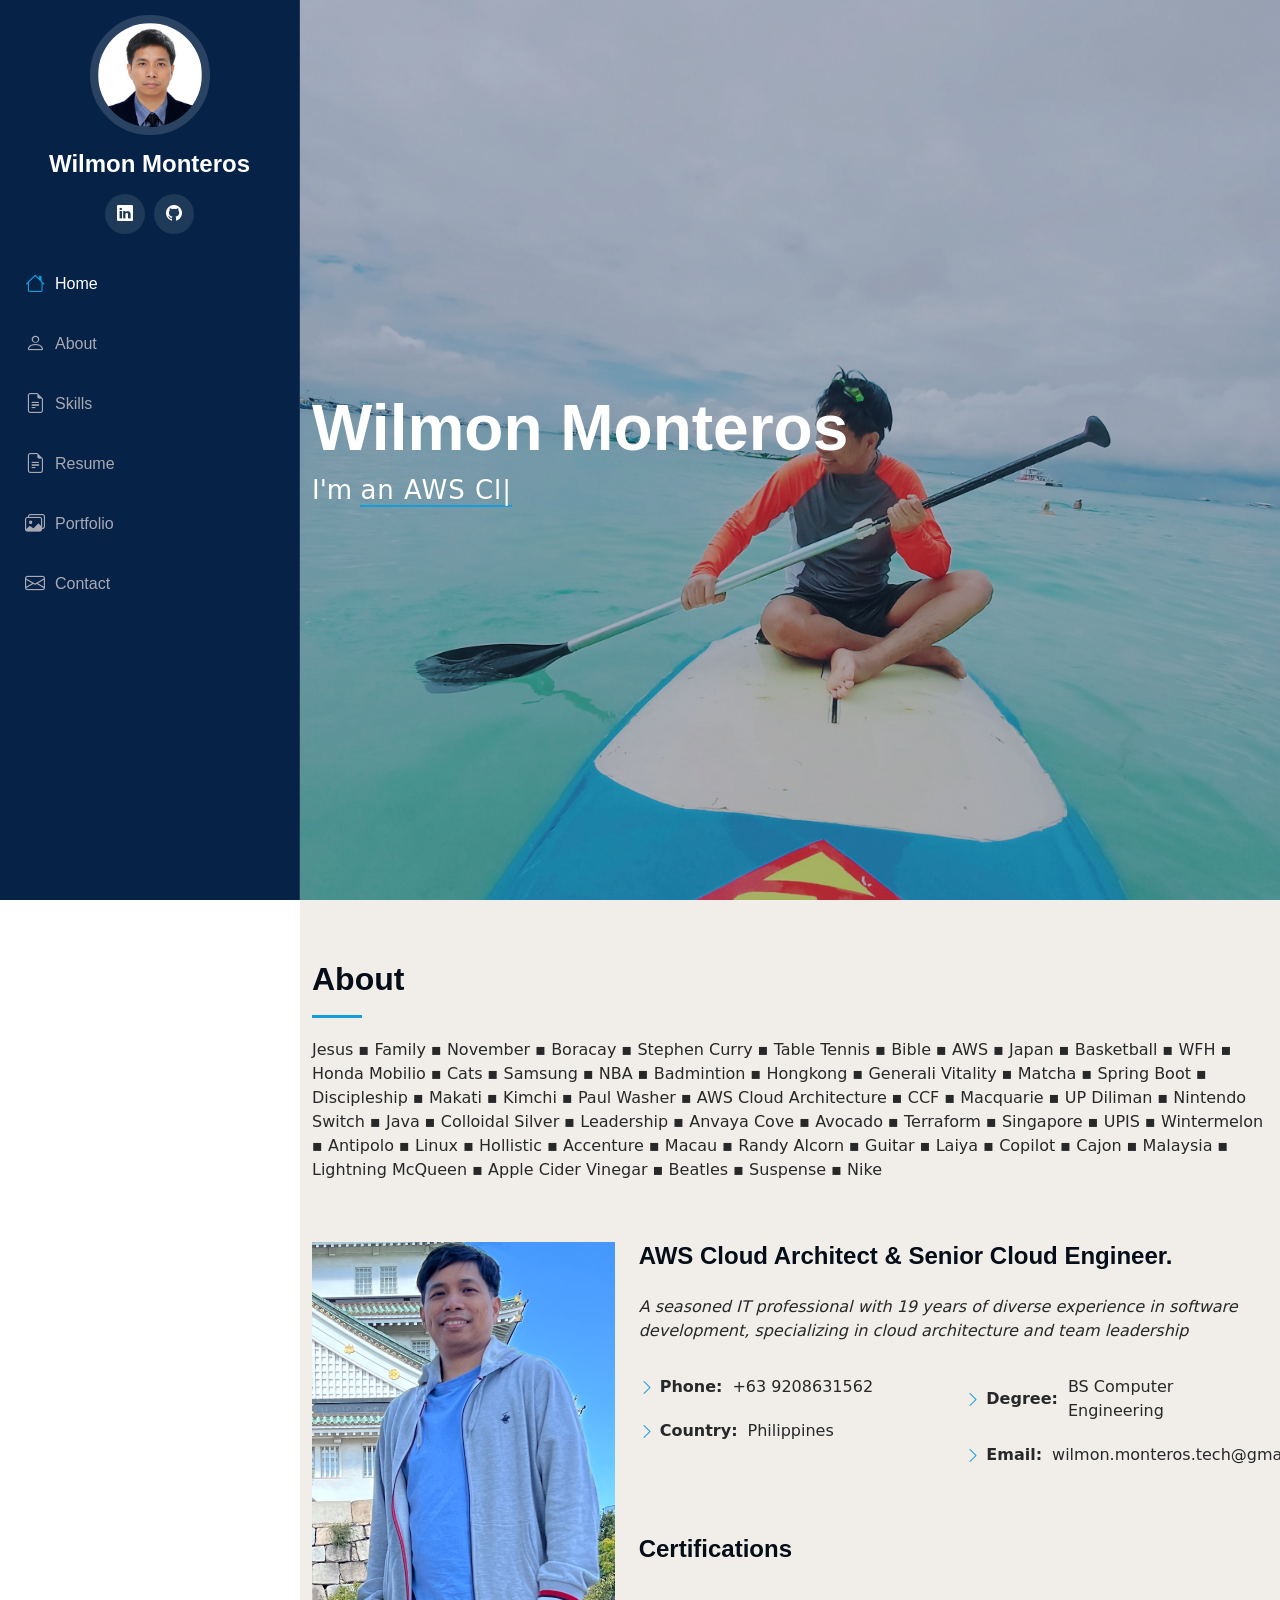
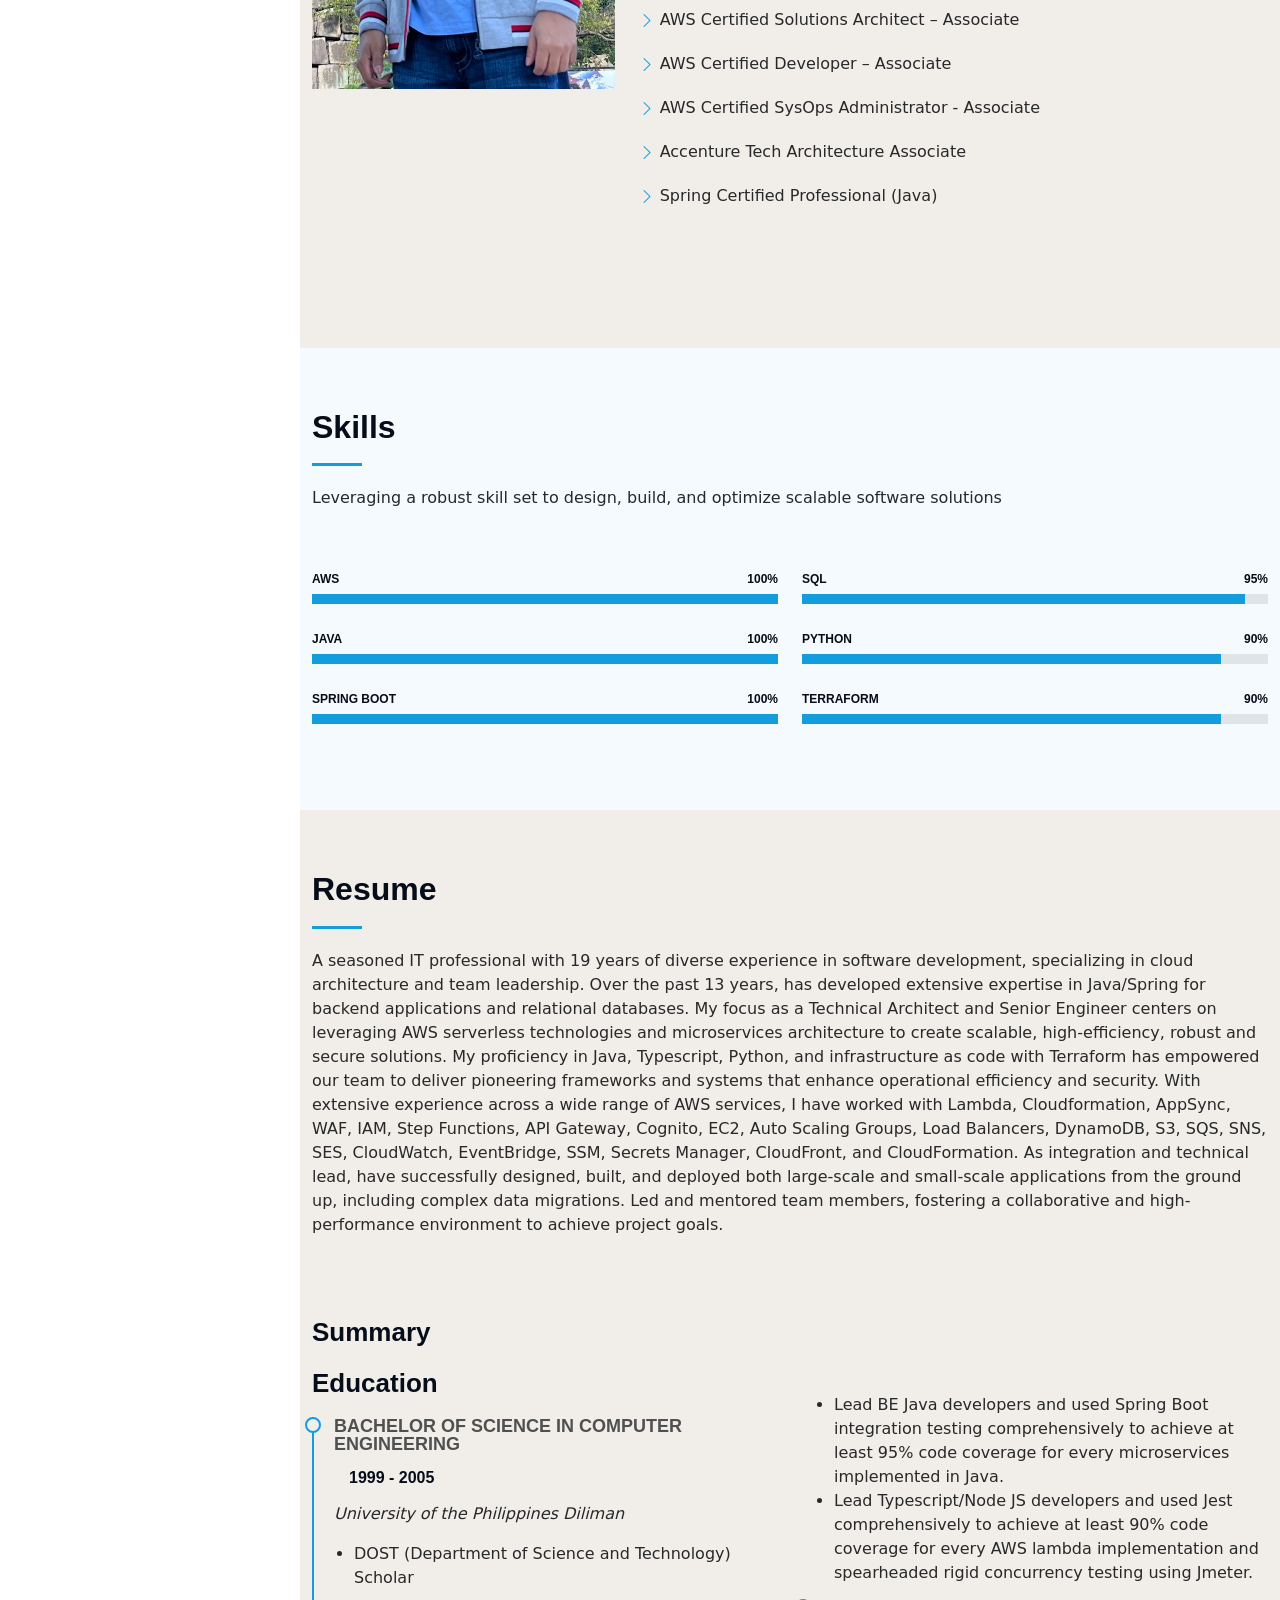
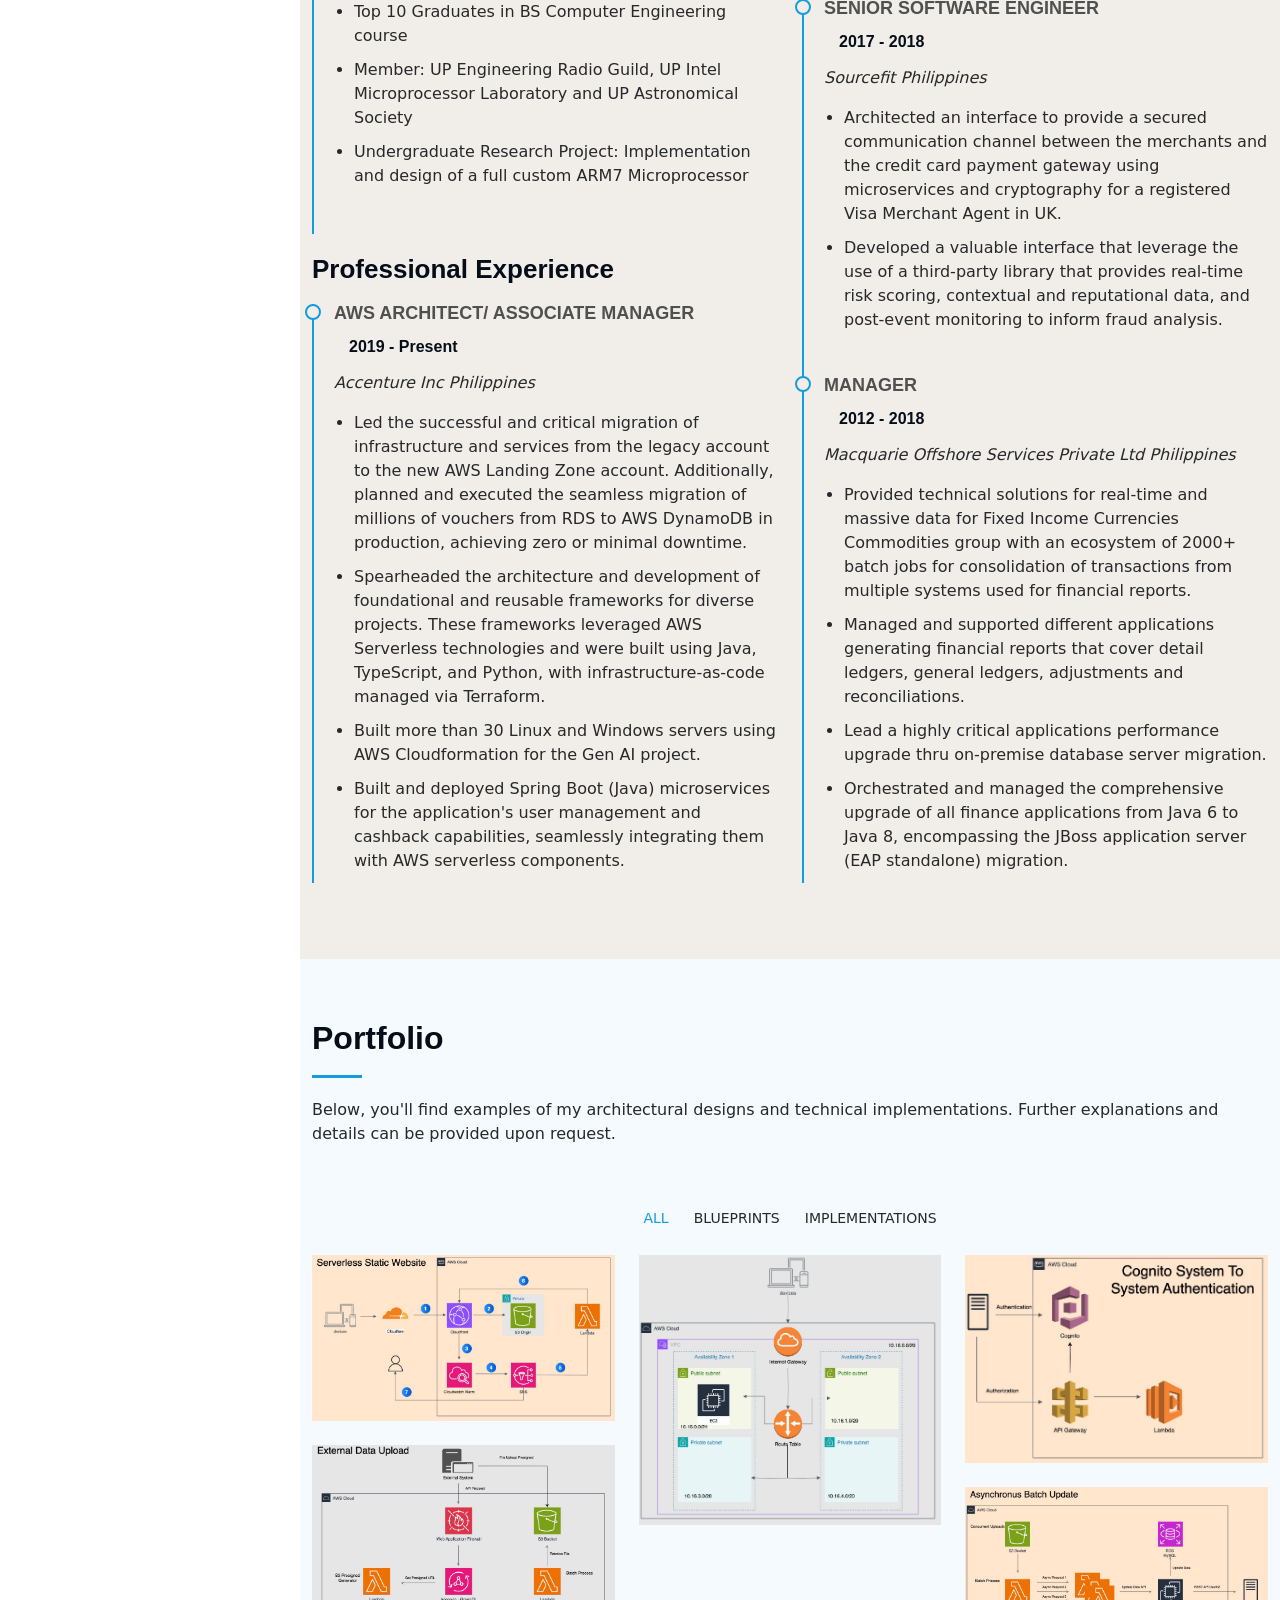
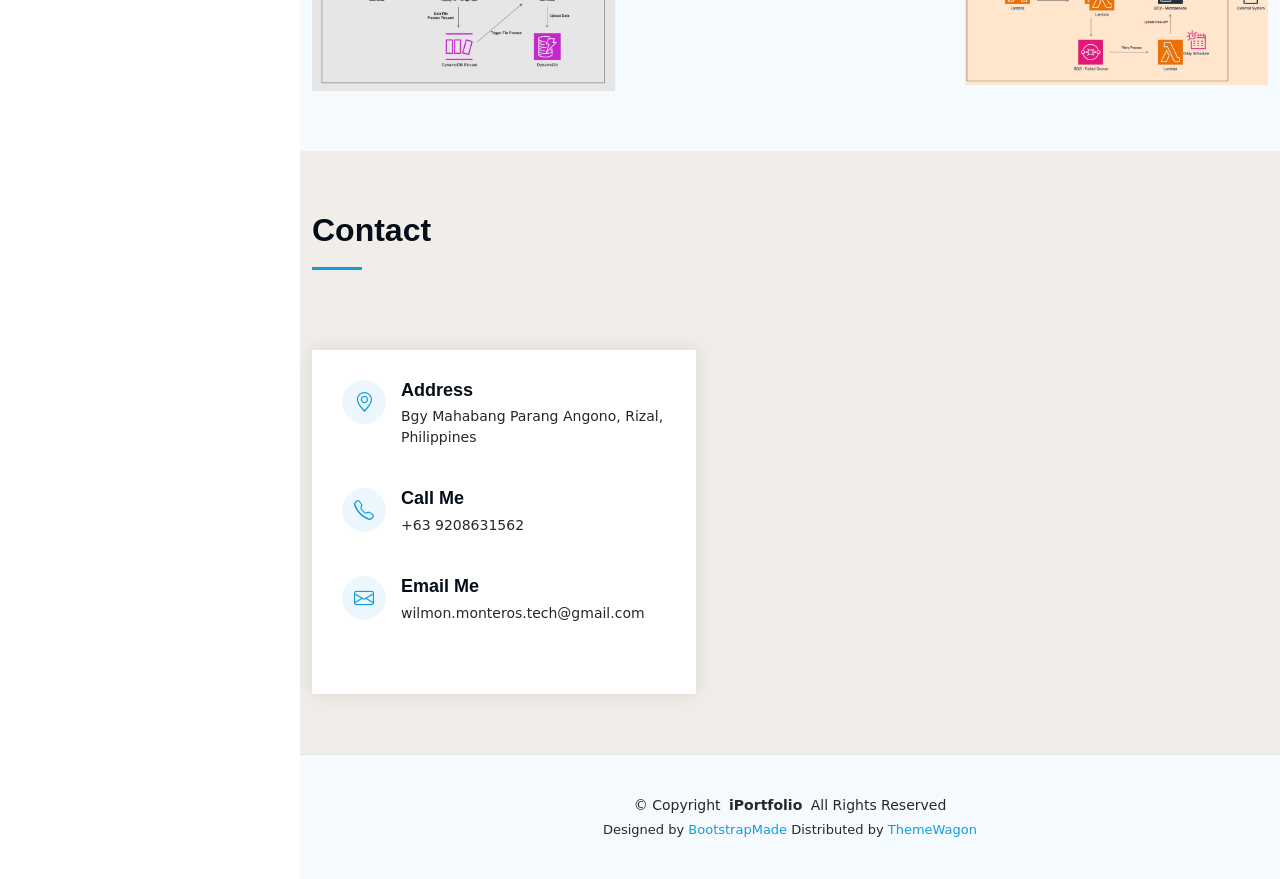
==== index.html @ a295ca49 "Add implems" ====
<!DOCTYPE html>
  <html lang="en">

  <head>
    <meta charset="utf-8">
    <meta content="width=device-width, initial-scale=1.0" name="viewport">
    <title>Beyond the Cloud with Wilmon</title>
    <meta content="" name="description">
    <meta content="" name="keywords">

    <!-- Favicons -->
    <link href="assets/img/favicon.png" rel="icon">
    <link href="assets/img/apple-touch-icon.png" rel="apple-touch-icon">

    <!-- Vendor CSS Files -->
    <link href="assets/vendor/bootstrap/css/bootstrap.min.css" rel="stylesheet">
    <link href="assets/vendor/bootstrap-icons/bootstrap-icons.css" rel="stylesheet">
    <link href="assets/vendor/aos/aos.css" rel="stylesheet">
    <link href="assets/vendor/glightbox/css/glightbox.min.css" rel="stylesheet">
    <link href="assets/vendor/swiper/swiper-bundle.min.css" rel="stylesheet">

    <!-- Main CSS File -->
    <link href="assets/css/main.css" rel="stylesheet">

    <!-- =======================================================
    * Template Name: iPortfolio
    * Template URL: https://bootstrapmade.com/iportfolio-bootstrap-portfolio-websites-template/
    * Updated: Jun 29 2024 with Bootstrap v5.3.3
    * Author: BootstrapMade.com
    * License: https://bootstrapmade.com/license/
    ======================================================== -->
  </head>

  <body class="index-page">

    <header id="header" class="header dark-background d-flex flex-column">
      <i class="header-toggle d-xl-none bi bi-list"></i>

      <div class="profile-img">
        <img src="assets/img/profile-pic-wilmontech.jpg" alt="" class="img-fluid rounded-circle">
      </div>

      <a href="index.html" class="logo d-flex align-items-center justify-content-center">
        <!-- Uncomment the line below if you also wish to use an image logo -->
        <!-- <img src="assets/img/logo.png" alt=""> -->
        <h1 class="sitename">Wilmon Monteros</h1>
      </a>

      <div class="social-links text-center">
        <a href="https://www.linkedin.com/in/wilmon-monteros-5b707a50/" class="linkedin"><i class="bi bi-linkedin"></i></a>
        <a href="https://wilmontech.github.io/portfolio/" class="github"><i class="bi bi-github"></i></a>
      </div>

      <nav id="navmenu" class="navmenu">
        <ul>
          <li><a href="#hero" class="active"><i class="bi bi-house navicon"></i>Home</a></li>
          <li><a href="#about"><i class="bi bi-person navicon"></i> About</a></li>
          <li><a href="#skills"><i class="bi bi-file-earmark-text navicon"></i> Skills</a></li>
          <li><a href="#resume"><i class="bi bi-file-earmark-text navicon"></i> Resume</a></li>
          <li><a href="#portfolio"><i class="bi bi-images navicon"></i> Portfolio</a></li>
          <li><a href="#contact"><i class="bi bi-envelope navicon"></i> Contact</a></li>
        </ul>
      </nav>

    </header>

    <main class="main">

      <!-- Hero Section -->
      <section id="hero" class="hero section dark-background">

        <img src="assets/img/hero-bg.jpg" alt="" data-aos="fade-in" class="">

        <div class="container" data-aos="fade-up" data-aos-delay="100">
          <h2>Wilmon Monteros</h2>
          <p>I'm <span class="typed" data-typed-items="an AWS Cloud Architect, an AWS Senior Cloud Engineer, a Technical Lead">Developer</span><span class="typed-cursor typed-cursor--blink" aria-hidden="true"></span><span class="typed-cursor typed-cursor--blink" aria-hidden="true"></span></p>
        </div>

      </section><!-- /Hero Section -->

      <!-- About Section -->
      <section id="about" class="about section medium-background">

        <!-- Section Title -->
        <div class="container section-title" data-aos="fade-up">
          <h2>About</h2>
          <p> Jesus ▪︎ Family ▪︎ November ▪︎ Boracay ▪︎ Stephen Curry ▪︎ Table Tennis ▪︎ Bible ▪︎ AWS ▪︎ Japan ▪︎ Basketball ▪︎ WFH ▪︎ Honda Mobilio ▪︎ Cats ▪︎ Samsung ▪︎ NBA ▪︎ Badmintion ▪︎ Hongkong ▪︎ Generali Vitality ▪︎ Matcha ▪︎ Spring Boot ▪︎ Discipleship ▪︎ Makati ▪︎ Kimchi ▪︎ Paul Washer ▪︎ AWS Cloud Architecture ▪︎ CCF ▪︎ Macquarie ▪︎ UP Diliman ▪︎ Nintendo Switch ▪︎ Java ▪︎ Colloidal Silver ▪︎ Leadership ▪︎ Anvaya Cove ▪︎ Avocado ▪︎ Terraform ▪︎ Singapore ▪︎ UPIS ▪︎ Wintermelon ▪︎ Antipolo ▪︎ Linux ▪︎ Hollistic ▪︎ Accenture ▪︎ Macau ▪︎ Randy Alcorn ▪︎ Guitar ▪︎ Laiya ▪︎ Copilot ▪︎ Cajon ▪︎ Malaysia ▪︎ Lightning McQueen ▪︎ Apple Cider Vinegar ▪︎ Beatles ▪︎ Suspense ▪︎ Nike</p>
        </div><!-- End Section Title -->

        <div class="container" data-aos="fade-up" data-aos-delay="100">

          <div class="row gy-4 justify-content-center">
            <div class="col-lg-4">
              <img src="assets/img/my-profile-img.jpg" class="img-fluid" alt="">
            </div>
            <div class="col-lg-8 content">
              <h2>AWS Cloud Architect &amp; Senior Cloud Engineer.</h2>
              <p class="fst-italic py-3">
                A seasoned IT professional with 19 years of diverse experience in software development, specializing
  in cloud architecture and team leadership
              </p>
              <div class="row">
                <div class="col-lg-6">
                  <ul>
                    <li><i class="bi bi-chevron-right"></i> <strong>Phone:</strong> <span>+63 9208631562</span></li>
                    <li><i class="bi bi-chevron-right"></i> <strong>Country:</strong> <span>Philippines</span></li>
                  </ul>
                </div>
                <div class="col-lg-6">
                  <ul>
                    <li><i class="bi bi-chevron-right"></i> <strong>Degree:</strong> <span>BS Computer Engineering</span></li>
                    <li><i class="bi bi-chevron-right"></i> <strong>Email:</strong> <span>wilmon.monteros.tech@gmail.com</span></li>
                  </ul>
                </div>
              </div>
              <br>
              <br>
              <h2>Certifications</h2>
              <p class="py-2">
                  <ul class="py-1">
                    <li><i class="bi bi-chevron-right"></i> AWS Certified Solutions Architect – Associate</li>
                    <li><i class="bi bi-chevron-right"></i> AWS Certified Developer – Associate</li>
                    <li><i class="bi bi-chevron-right"></i> AWS Certified SysOps Administrator - Associate</li>
                    <li><i class="bi bi-chevron-right"></i> Accenture Tech Architecture Associate</li>
                    <li><i class="bi bi-chevron-right"></i> Spring Certified Professional (Java)</li>
                  </ul>
                </div>
              </p>
            </div>
          </div>

        </div>

      </section><!-- /About Section -->

      <!-- Skills Section -->
      <section id="skills" class="skills section light-background">

        <!-- Section Title -->
        <div class="container section-title" data-aos="fade-up">
          <h2>Skills</h2>
          <p>Leveraging a robust skill set to design, build, and optimize scalable software solutions</p>
        </div><!-- End Section Title -->

        <div class="container" data-aos="fade-up" data-aos-delay="100">

          <div class="row skills-content skills-animation">

            <div class="col-lg-6">

              <div class="progress">
                <span class="skill"><span>AWS</span> <i class="val">100%</i></span>
                <div class="progress-bar-wrap">
                  <div class="progress-bar" role="progressbar" aria-valuenow="100" aria-valuemin="0" aria-valuemax="100"></div>
                </div>
              </div><!-- End Skills Item -->

              <div class="progress">
                <span class="skill"><span>Java</span> <i class="val">100%</i></span>
                <div class="progress-bar-wrap">
                  <div class="progress-bar" role="progressbar" aria-valuenow="100" aria-valuemin="0" aria-valuemax="100"></div>
                </div>
              </div><!-- End Skills Item -->

              <div class="progress">
                <span class="skill"><span>Spring Boot</span> <i class="val">100%</i></span>
                <div class="progress-bar-wrap">
                  <div class="progress-bar" role="progressbar" aria-valuenow="100" aria-valuemin="0" aria-valuemax="100"></div>
                </div>
              </div><!-- End Skills Item -->

            </div>

            <div class="col-lg-6">

              <div class="progress">
                <span class="skill"><span>SQL</span> <i class="val">95%</i></span>
                <div class="progress-bar-wrap">
                  <div class="progress-bar" role="progressbar" aria-valuenow="95" aria-valuemin="0" aria-valuemax="100"></div>
                </div>
              </div><!-- End Skills Item -->

              <div class="progress">
                <span class="skill"><span>Python</span> <i class="val">90%</i></span>
                <div class="progress-bar-wrap">
                  <div class="progress-bar" role="progressbar" aria-valuenow="90" aria-valuemin="0" aria-valuemax="100"></div>
                </div>
              </div><!-- End Skills Item -->

              <div class="progress">
                <span class="skill"><span>Terraform</span> <i class="val">90%</i></span>
                <div class="progress-bar-wrap">
                  <div class="progress-bar" role="progressbar" aria-valuenow="90" aria-valuemin="0" aria-valuemax="100"></div>
                </div>
              </div><!-- End Skills Item -->

            </div>

          </div>

        </div>

      </section><!-- /Skills Section -->

      <!-- Resume Section -->
      <section id="resume" class="resume section medium-background">

        <!-- Section Title -->
        <div class="container section-title" data-aos="fade-up">
          <h2>Resume</h2>
          <p>A seasoned IT professional with 19 years of diverse experience in software development, specializing
  in cloud architecture and team leadership. Over the past 13 years, has developed extensive expertise
  in Java/Spring for backend applications and relational databases. My focus as a Technical Architect and
  Senior Engineer centers on leveraging AWS serverless technologies and microservices architecture to
  create scalable, high-efficiency, robust and secure solutions. My proficiency in Java, Typescript,
  Python, and infrastructure as code with Terraform has empowered our team to deliver pioneering
  frameworks and systems that enhance operational efficiency and security. With extensive experience
  across a wide range of AWS services, I have worked with Lambda, Cloudformation, AppSync, WAF,
  IAM, Step Functions, API Gateway, Cognito, EC2, Auto Scaling Groups, Load Balancers, DynamoDB, S3,
  SQS, SNS, SES, CloudWatch, EventBridge, SSM, Secrets Manager, CloudFront, and CloudFormation. As
  integration and technical lead, have successfully designed, built, and deployed both large-scale and
  small-scale applications from the ground up, including complex data migrations. Led and mentored
  team members, fostering a collaborative and high-performance environment to achieve project goals.</p>
        </div><!-- End Section Title -->

        <div class="container">

          <div class="row">

            <div class="col-lg-6" data-aos="fade-up" data-aos-delay="100">
              <h3 class="resume-title">Summary</h3>
              <h3 class="resume-title">Education</h3>
              <div class="resume-item">
                <h4>Bachelor of Science in Computer Engineering</h4>
                <h5>1999 - 2005</h5>
                <p><em>University of the Philippines Diliman</em></p>
                <ul>
                  <li>DOST (Department of Science and Technology) Scholar</li>
                  <li>Top 10 Graduates in BS Computer Engineering course </li>
                  <li>Member: UP Engineering Radio Guild, UP Intel Microprocessor Laboratory and UP Astronomical Society</li>
                  <li>Undergraduate Research Project: Implementation and design of a full custom ARM7 Microprocessor</li>
                </ul>            </div><!-- Edn Resume Item -->

              <h3 class="resume-title">Professional Experience</h3>
              <div class="resume-item">
                <h4>AWS Architect/ Associate Manager</h4>
                <h5>2019 - Present</h5>
                <p><em>Accenture Inc Philippines</em></p>
                <ul>
                  <li>Led the successful and critical migration of infrastructure and services from the legacy account to the new AWS
  Landing Zone account. Additionally, planned and executed the seamless migration of millions of vouchers from RDS
  to AWS DynamoDB in production, achieving zero or minimal downtime.</li>
                  <li>Spearheaded the architecture and development of foundational and reusable frameworks for diverse projects. These frameworks leveraged AWS Serverless technologies and were built using Java, TypeScript, and Python, with infrastructure-as-code managed via Terraform. </li>
                  <li>Built more than 30 Linux and Windows servers using AWS Cloudformation for the Gen AI project.</li>
                  <li>Built and deployed Spring Boot (Java) microservices for the application's user management and cashback capabilities, seamlessly integrating them with AWS serverless components.</li>
                </ul>
              </div><!-- Edn Resume Item -->
            </div>

            <div class="col-lg-6" data-aos="fade-up" data-aos-delay="200">
              <br>
              <br>
              <br>
              <br>
                <ul>
                  <li>Lead BE Java developers and used Spring Boot integration testing comprehensively to achieve at least 95% code
  coverage for every microservices implemented in Java.</li>
                  <li>Lead Typescript/Node JS developers and used Jest comprehensively to achieve at least 90% code coverage for every
  AWS lambda implementation and spearheaded rigid concurrency testing using Jmeter. </li>
                </ul>
              <div class="resume-item">
                <h4>Senior Software Engineer</h4>
                <h5>2017 - 2018</h5>
                <p><em>Sourcefit Philippines</em></p>
                <ul>
                  <li>Architected an interface to provide a secured communication channel between the merchants and the credit card
  payment gateway using microservices and cryptography for a registered Visa Merchant Agent in UK.</li>
                  <li>Developed a valuable interface that leverage the use of a third-party library that provides real-time risk scoring,
  contextual and reputational data, and post-event monitoring to inform fraud analysis.</li>
                </ul>
              </div><!-- Edn Resume Item -->
              <div class="resume-item">
                <h4>Manager</h4>
                <h5>2012 - 2018</h5>
                <p><em>Macquarie Offshore Services Private Ltd Philippines</em></p>
                <ul>
                  <li>Provided technical solutions for real-time and massive data for Fixed Income Currencies Commodities group with
  an ecosystem of 2000+ batch jobs for consolidation of transactions from multiple systems used for financial reports.</li>
                  <li>Managed and supported different applications generating financial reports that cover detail ledgers, general
  ledgers, adjustments and reconciliations.</li>
                  <li>Lead a highly critical applications performance upgrade thru on-premise database server migration.</li>
                  <li>Orchestrated and managed the comprehensive upgrade of all finance applications from Java 6 to Java 8, encompassing the JBoss application server (EAP standalone) migration.</li>
                </ul>
              </div><!-- Edn Resume Item -->

            </div>

          </div>

        </div>

      </section><!-- /Resume Section -->

          <!-- Portfolio Section -->
    <section id="portfolio" class="portfolio section light-background">

      <!-- Section Title -->
      <div class="container section-title" data-aos="fade-up">
        <h2>Portfolio</h2>
        <p>Below, you'll find examples of my architectural designs and technical implementations. Further explanations and details can be provided upon request.</p>
      </div><!-- End Section Title -->

      <div class="container">

        <div class="isotope-layout" data-default-filter="*" data-layout="masonry" data-sort="original-order">

          <ul class="portfolio-filters isotope-filters" data-aos="fade-up" data-aos-delay="100">
            <li data-filter="*" class="filter-active">All</li>
            <li data-filter=".filter-app">Blueprints</li>
            <li data-filter=".filter-product">Implementations</li>
          </ul><!-- End Portfolio Filters -->

          <div class="row gy-4 isotope-container" data-aos="fade-up" data-aos-delay="200">

            <div class="col-lg-4 col-md-6 portfolio-item isotope-item filter-app">
              <div class="portfolio-content h-100">
                <img src="assets/img/portfolio/wilmontech-architcture-diagram.jpg" class="img-fluid" alt="">
                <div class="portfolio-info">
                  <a href="assets/img/portfolio/wilmontech-architcture-diagram.jpg" data-gallery="portfolio-gallery-app" class="glightbox preview-link"><i class="bi bi-zoom-in"></i></a>
                  <a href="portfolio-details.html" title="More Details" class="details-link"><i class="bi bi-link-45deg"></i></a>
                </div>
              </div>
            </div><!-- End Portfolio Item -->

            <div class="col-lg-4 col-md-6 portfolio-item isotope-item filter-product">
              <div class="portfolio-content h-100">
                <img src="assets/img/portfolio/vpc-with-nginx.jpg" class="img-fluid" alt="">
                <div class="portfolio-info">
                  <p>VPC with Nginx Server</p>
                  <a href="assets/img/portfolio/vpc-with-nginx.jpg" title="Product 1" data-gallery="portfolio-gallery-product" class="glightbox preview-link"><i class="bi bi-zoom-in"></i></a>
                  <a href="portfolio-details.html" title="More Details" class="details-link"><i class="bi bi-link-45deg"></i></a>
                </div>
              </div>
            </div><!-- End Portfolio Item -->

            <div class="col-lg-4 col-md-6 portfolio-item isotope-item filter-product">
              <div class="portfolio-content h-100">
                <img src="assets/img/portfolio/cognito-system-auth.jpg" class="img-fluid" alt="">
                <div class="portfolio-info">
                  <p>Cognito System to System Authentication</p>
                  <a href="assets/img/portfolio/cognito-system-auth.jpg" title="Product 2" data-gallery="portfolio-gallery-product" class="glightbox preview-link"><i class="bi bi-zoom-in"></i></a>
                  <a href="portfolio-details.html" title="More Details" class="details-link"><i class="bi bi-link-45deg"></i></a>
                </div>
              </div>
            </div><!-- End Portfolio Item -->

            <div class="col-lg-4 col-md-6 portfolio-item isotope-item filter-product">
              <div class="portfolio-content h-100">
                <img src="assets/img/portfolio/external-data-upload.jpg" class="img-fluid" alt="">
                <div class="portfolio-info">
                  <p>External Data Upload</p>
                  <a href="assets/img/portfolio/external-data-upload" title="Product 2" data-gallery="portfolio-gallery-product" class="glightbox preview-link"><i class="bi bi-zoom-in"></i></a>
                  <a href="portfolio-details.html" title="More Details" class="details-link"><i class="bi bi-link-45deg"></i></a>
                </div>
              </div>
            </div><!-- End Portfolio Item -->

            <div class="col-lg-4 col-md-6 portfolio-item isotope-item filter-product">
              <div class="portfolio-content h-100">
                <img src="assets/img/portfolio/AsyncBatchUpdate.jpg" class="img-fluid" alt="">
                <div class="portfolio-info">
                  <p>Asynchronous Batch Update</p>
                  <a href="assets/img/portfolio/AsyncBatchUpdate" title="Product 2" data-gallery="portfolio-gallery-product" class="glightbox preview-link"><i class="bi bi-zoom-in"></i></a>
                  <a href="portfolio-details.html" title="More Details" class="details-link"><i class="bi bi-link-45deg"></i></a>
                </div>
              </div>
            </div><!-- End Portfolio Item -->

          </div><!-- End Portfolio Container -->

        </div>

      </div>

    </section><!-- /Portfolio Section -->

      <!-- Contact Section -->
      <section id="contact" class="contact section medium-background">

        <!-- Section Title -->
        <div class="container section-title" data-aos="fade-up">
          <h2>Contact</h2>
        </div><!-- End Section Title -->

        <div class="container" data-aos="fade-up" data-aos-delay="100">

          <div class="row gy-4">

            <div class="col-lg-5">

              <div class="info-wrap">
                <div class="info-item d-flex" data-aos="fade-up" data-aos-delay="200">
                  <i class="bi bi-geo-alt flex-shrink-0"></i>
                  <div>
                    <h3>Address</h3>
                    <p>Bgy Mahabang Parang Angono, Rizal, Philippines</p>
                  </div>
                </div><!-- End Info Item -->

                <div class="info-item d-flex" data-aos="fade-up" data-aos-delay="300">
                  <i class="bi bi-telephone flex-shrink-0"></i>
                  <div>
                    <h3>Call Me</h3>
                    <p>+63 9208631562</p>
                  </div>
                </div><!-- End Info Item -->

                <div class="info-item d-flex" data-aos="fade-up" data-aos-delay="400">
                  <i class="bi bi-envelope flex-shrink-0"></i>
                  <div>
                    <h3>Email Me</h3>
                    <p>wilmon.monteros.tech@gmail.com</p>
                  </div>
                </div><!-- End Info Item -->
              </div>
            </div>
          </div>

        </div>

      </section><!-- /Contact Section -->

    </main>

    <footer id="footer" class="footer position-relative light-background">

      <div class="container">
        <div class="copyright text-center ">
          <p>© <span>Copyright</span> <strong class="px-1 sitename">iPortfolio</strong> <span>All Rights Reserved</span></p>
        </div>
        <div class="credits">
          <!-- All the links in the footer should remain intact. -->
          <!-- You can delete the links only if you've purchased the pro version. -->
          <!-- Licensing information: https://bootstrapmade.com/license/ -->
          <!-- Purchase the pro version with working PHP/AJAX contact form: [buy-url] -->
          Designed by <a href="https://bootstrapmade.com/">BootstrapMade</a> Distributed by <a href="https://themewagon.com">ThemeWagon</a>
        </div>
      </div>

    </footer>

    <!-- Scroll Top -->
    <a href="#" id="scroll-top" class="scroll-top d-flex align-items-center justify-content-center"><i class="bi bi-arrow-up-short"></i></a>

    <!-- Preloader -->
    <div id="preloader"></div>

    <!-- Vendor JS Files -->
    <script src="assets/vendor/bootstrap/js/bootstrap.bundle.min.js"></script>
    <script src="assets/vendor/php-email-form/validate.js"></script>
    <script src="assets/vendor/aos/aos.js"></script>
    <script src="assets/vendor/typed.js/typed.umd.js"></script>
    <script src="assets/vendor/purecounter/purecounter_vanilla.js"></script>
    <script src="assets/vendor/waypoints/noframework.waypoints.js"></script>
    <script src="assets/vendor/glightbox/js/glightbox.min.js"></script>
    <script src="assets/vendor/imagesloaded/imagesloaded.pkgd.min.js"></script>
    <script src="assets/vendor/isotope-layout/isotope.pkgd.min.js"></script>
    <script src="assets/vendor/swiper/swiper-bundle.min.js"></script>

    <!-- Main JS File -->
    <script src="assets/js/main.js"></script>

  </body>

  </html>
---- assets/css/main.css ----
/**
* Template Name: iPortfolio
* Template URL: https://bootstrapmade.com/iportfolio-bootstrap-portfolio-websites-template/
* Updated: Jun 29 2024 with Bootstrap v5.3.3
* Author: BootstrapMade.com
* License: https://bootstrapmade.com/license/
*/

/*--------------------------------------------------------------
# Font & Color Variables
# Help: https://bootstrapmade.com/color-system/
--------------------------------------------------------------*/
/* Fonts */
:root {
  --default-font: "Roboto",  system-ui, -apple-system, "Segoe UI", Roboto, "Helvetica Neue", Arial, "Noto Sans", "Liberation Sans", sans-serif, "Apple Color Emoji", "Segoe UI Emoji", "Segoe UI Symbol", "Noto Color Emoji";
  --heading-font: "Raleway",  sans-serif;
  --nav-font: "Poppins",  sans-serif;
}

/* Global Colors - The following color variables are used throughout the website. Updating them here will change the color scheme of the entire website */
:root { 
  --background-color: #ffffff; /* Background color for the entire website, including individual sections */
  --default-color: #272829; /* Default color used for the majority of the text content across the entire website */
  --heading-color: #050d18; /* Color for headings, subheadings and title throughout the website */
  --accent-color: #149ddd; /* Accent color that represents your brand on the website. It's used for buttons, links, and other elements that need to stand out */
  --surface-color: #ffffff; /* The surface color is used as a background of boxed elements within sections, such as cards, icon boxes, or other elements that require a visual separation from the global background. */
  --contrast-color: #ffffff; /* Contrast color for text, ensuring readability against backgrounds of accent, heading, or default colors. */
}

/* Nav Menu Colors - The following color variables are used specifically for the navigation menu. They are separate from the global colors to allow for more customization options */
:root {
  --nav-color: #a8a9b4;  /* The default color of the main navmenu links */
  --nav-hover-color: #ffffff; /* Applied to main navmenu links when they are hovered over or active */
  --nav-mobile-background-color: #040b14; /* Used as the background color for mobile navigation menu */
  --nav-dropdown-background-color: #040b14; /* Used as the background color for dropdown items that appear when hovering over primary navigation items */
  --nav-dropdown-color: #a8a9b4; /* Used for navigation links of the dropdown items in the navigation menu. */
  --nav-dropdown-hover-color: #ffffff; /* Similar to --nav-hover-color, this color is applied to dropdown navigation links when they are hovered over. */
}

/* Color Presets - These classes override global colors when applied to any section or element, providing reuse of the sam color scheme. */

.light-background {
  --background-color: #f4fafd;
  --surface-color: #ffffff;
}

.medium-background {
  --background-color: #f1eeea;
  --surface-color: #ffffff;
}

.dark-background {
  /* --background-color: #040b14; */
  --background-color: #062246;
  --default-color: #ffffff;
  --heading-color: #ffffff;
  --surface-color: #151f2b;
  --contrast-color: #ffffff;
}

/* Smooth scroll */
:root {
  scroll-behavior: smooth;
}

/*--------------------------------------------------------------
# General Styling & Shared Classes
--------------------------------------------------------------*/
body {
  color: var(--default-color);
  background-color: var(--background-color);
  font-family: var(--default-font);
}

a {
  color: var(--accent-color);
  text-decoration: none;
  transition: 0.3s;
}

a:hover {
  color: color-mix(in srgb, var(--accent-color), transparent 25%);
  text-decoration: none;
}

h1,
h2,
h3,
h4,
h5,
h6 {
  color: var(--heading-color);
  font-family: var(--heading-font);
}

/* PHP Email Form Messages
------------------------------*/
.php-email-form .error-message {
  display: none;
  background: #df1529;
  color: #ffffff;
  text-align: left;
  padding: 15px;
  margin-bottom: 24px;
  font-weight: 600;
}

.php-email-form .sent-message {
  display: none;
  color: #ffffff;
  background: #059652;
  text-align: center;
  padding: 15px;
  margin-bottom: 24px;
  font-weight: 600;
}

.php-email-form .loading {
  display: none;
  background: var(--surface-color);
  text-align: center;
  padding: 15px;
  margin-bottom: 24px;
}

.php-email-form .loading:before {
  content: "";
  display: inline-block;
  border-radius: 50%;
  width: 24px;
  height: 24px;
  margin: 0 10px -6px 0;
  border: 3px solid var(--accent-color);
  border-top-color: var(--surface-color);
  animation: php-email-form-loading 1s linear infinite;
}

@keyframes php-email-form-loading {
  0% {
    transform: rotate(0deg);
  }

  100% {
    transform: rotate(360deg);
  }
}

/*--------------------------------------------------------------
# Global Header
--------------------------------------------------------------*/
.header {
  color: var(--default-color);
  background-color: var(--background-color);
  position: fixed;
  top: 0;
  left: 0;
  bottom: 0;
  padding: 0 15px;
  width: 300px;
  transition: all ease-in-out 0.3s;
  overflow-y: auto;
  z-index: 997;
  border-right: 1px solid color-mix(in srgb, var(--default-color), transparent 90%);
}

.header .profile-img img {
  margin: 15px auto;
  display: block;
  width: 120px;
  border: 8px solid color-mix(in srgb, var(--default-color), transparent 85%);
}

.header .logo {
  line-height: 1;
  margin-bottom: 15px;
}

.header .logo img {
  max-height: 32px;
  margin-right: 8px;
}

.header .logo h1 {
  font-size: 24px;
  margin: 0;
  font-weight: 700;
  color: var(--heading-color);
}

.header .social-links {
  margin: 0 0 20px 0;
}

.header .social-links a {
  font-size: 16px;
  display: inline-flex;
  align-items: center;
  justify-content: center;
  background: color-mix(in srgb, var(--default-color), transparent 90%);
  color: var(--default-color);
  margin: 0 2px;
  border-radius: 50%;
  text-align: center;
  width: 40px;
  height: 40px;
  transition: 0.3s;
}

.header .social-links a:hover {
  color: var(--contrast-color);
  background: var(--accent-color);
}

@media (min-width: 1200px) {

  .header~main,
  .header~#footer {
    margin-left: 300px;
  }
}

@media (max-width: 1199px) {
  .header {
    left: -100%;
  }
}

.header.header-show {
  left: 0;
}

.header .header-toggle {
  color: var(--contrast-color);
  background-color: var(--accent-color);
  font-size: 22px;
  display: flex;
  align-items: center;
  justify-content: center;
  width: 40px;
  height: 40px;
  border-radius: 50%;
  cursor: pointer;
  position: fixed;
  top: 15px;
  right: 15px;
  z-index: 9999;
  transition: background-color 0.3s;
}

.header .header-toggle:hover {
  color: var(--contrast-color);
  background-color: color-mix(in srgb, var(--accent-color) 90%, white 15%);
}

/*--------------------------------------------------------------
# Navigation Menu
--------------------------------------------------------------*/
.mobile-nav-toggle {
  display: none;
}

.navmenu {
  padding: 0;
  z-index: 9997;
}

.navmenu ul {
  list-style: none;
  padding: 0 0 20px 0;
  margin: 0;
}

.navmenu a,
.navmenu a:focus {
  color: var(--nav-color);
  padding: 15px 10px;
  font-family: var(--nav-font);
  font-size: 16px;
  font-weight: 400;
  display: flex;
  align-items: center;
  white-space: nowrap;
  transition: 0.3s;
  width: 100%;
}

.navmenu a .navicon,
.navmenu a:focus .navicon {
  font-size: 20px;
  margin-right: 10px;
}

.navmenu a .toggle-dropdown,
.navmenu a:focus .toggle-dropdown {
  font-size: 12px;
  line-height: 0;
  margin-left: auto;
  width: 30px;
  height: 30px;
  display: flex;
  align-items: center;
  justify-content: center;
  border-radius: 50%;
  transition: 0.3s;
  flex-shrink: 0;
  background-color: color-mix(in srgb, var(--accent-color), transparent 90%);
}

.navmenu a .toggle-dropdown:hover,
.navmenu a:focus .toggle-dropdown:hover {
  background-color: var(--accent-color);
  color: var(--contrast-color);
}

.navmenu a:hover,
.navmenu .active,
.navmenu .active:focus {
  color: var(--nav-hover-color);
}

.navmenu a:hover .navicon,
.navmenu .active .navicon,
.navmenu .active:focus .navicon {
  color: var(--accent-color);
}

.navmenu .active .toggle-dropdown,
.navmenu .active:focus .toggle-dropdown {
  background-color: var(--accent-color);
  color: var(--contrast-color);
  transform: rotate(180deg);
}

.navmenu .dropdown {
  display: block;
}

.navmenu .dropdown a,
.navmenu .dropdown a:focus {
  color: --nav-dropdown-color;
}

.navmenu .dropdown a:hover,
.navmenu .dropdown .active,
.navmenu .dropdown .active:focus {
  color: var(--nav-dropdown-hover-color);
}

.navmenu .dropdown ul {
  position: static;
  display: none;
  z-index: 99;
  padding: 5px 10px;
  margin: 5px 10px;
  background-color: var(--nav-dropdown-background-color);
  border: 1px solid color-mix(in srgb, var(--default-color), transparent 90%);
  box-shadow: none;
  transition: all 0.5s ease-in-out;
}

.navmenu .dropdown ul ul {
  background-color: rgba(33, 37, 41, 0.1);
}

.navmenu .dropdown>.dropdown-active {
  display: block;
  background-color: rgba(33, 37, 41, 0.03);
}

/*--------------------------------------------------------------
# Global Footer
--------------------------------------------------------------*/
.footer {
  color: var(--default-color);
  background-color: var(--background-color);
  font-size: 14px;
  padding: 40px 0;
  position: relative;
  border-top: 1px solid color-mix(in srgb, var(--default-color), transparent 90%);
}

.footer .copyright p {
  margin-bottom: 0;
}

.footer .credits {
  margin-top: 4px;
  font-size: 13px;
  text-align: center;
}

/*--------------------------------------------------------------
# Preloader
--------------------------------------------------------------*/
#preloader {
  position: fixed;
  inset: 0;
  z-index: 999999;
  overflow: hidden;
  background: var(--background-color);
  transition: all 0.6s ease-out;
}

#preloader:before {
  content: "";
  position: fixed;
  top: calc(50% - 30px);
  left: calc(50% - 30px);
  border: 6px solid #ffffff;
  border-color: var(--accent-color) transparent var(--accent-color) transparent;
  border-radius: 50%;
  width: 60px;
  height: 60px;
  animation: animate-preloader 1.5s linear infinite;
}

@keyframes animate-preloader {
  0% {
    transform: rotate(0deg);
  }

  100% {
    transform: rotate(360deg);
  }
}

/*--------------------------------------------------------------
# Scroll Top Button
--------------------------------------------------------------*/
.scroll-top {
  position: fixed;
  visibility: hidden;
  opacity: 0;
  right: 15px;
  bottom: -15px;
  z-index: 99999;
  background-color: var(--accent-color);
  width: 44px;
  height: 44px;
  border-radius: 50px;
  transition: all 0.4s;
}

.scroll-top i {
  font-size: 24px;
  color: var(--contrast-color);
  line-height: 0;
}

.scroll-top:hover {
  background-color: color-mix(in srgb, var(--accent-color), transparent 20%);
  color: var(--contrast-color);
}

.scroll-top.active {
  visibility: visible;
  opacity: 1;
  bottom: 15px;
}

/*--------------------------------------------------------------
# Disable aos animation delay on mobile devices
--------------------------------------------------------------*/
@media screen and (max-width: 768px) {
  [data-aos-delay] {
    transition-delay: 0 !important;
  }
}

/*--------------------------------------------------------------
# Global Page Titles & Breadcrumbs
--------------------------------------------------------------*/
.page-title {
  color: var(--default-color);
  background-color: var(--background-color);
  padding: 25px 0;
  position: relative;
}

.page-title h1 {
  font-size: 24px;
  font-weight: 700;
}

.page-title .breadcrumbs ol {
  display: flex;
  flex-wrap: wrap;
  list-style: none;
  padding: 0;
  margin: 0;
  font-size: 14px;
  font-weight: 400;
}

.page-title .breadcrumbs ol li+li {
  padding-left: 10px;
}

.page-title .breadcrumbs ol li+li::before {
  content: "/";
  display: inline-block;
  padding-right: 10px;
  color: color-mix(in srgb, var(--default-color), transparent 70%);
}

/*--------------------------------------------------------------
# Global Sections
--------------------------------------------------------------*/
section,
.section {
  color: var(--default-color);
  background-color: var(--background-color);
  padding: 60px 0;
  overflow: clip;
}

/*--------------------------------------------------------------
# Global Section Titles
--------------------------------------------------------------*/
.section-title {
  padding-bottom: 60px;
  position: relative;
}

.section-title h2 {
  font-size: 32px;
  font-weight: 700;
  margin-bottom: 20px;
  padding-bottom: 20px;
  position: relative;
}

.section-title h2:after {
  content: "";
  position: absolute;
  display: block;
  width: 50px;
  height: 3px;
  background: var(--accent-color);
  left: 0;
  bottom: 0;
}

.section-title p {
  margin-bottom: 0;
}

/*--------------------------------------------------------------
# Hero Section
--------------------------------------------------------------*/
.hero {
  width: 100%;
  min-height: 100vh;
  position: relative;
  padding: 80px 0;
  display: flex;
  align-items: center;
  justify-content: center;
}

.hero img {
  position: absolute;
  inset: 0;
  display: block;
  width: 100%;
  height: 100%;
  object-fit: cover;
  z-index: 1;
}

.hero:before {
  content: "";
  background: color-mix(in srgb, var(--background-color), transparent 70%);
  position: absolute;
  inset: 0;
  z-index: 2;
}

.hero .container {
  position: relative;
  z-index: 3;
}

.hero h2 {
  margin: 0;
  font-size: 64px;
  font-weight: 700;
}

.hero p {
  margin: 5px 0 0 0;
  font-size: 26px;
}

.hero p span {
  letter-spacing: 1px;
  border-bottom: 2px solid var(--accent-color);
}

.hero .social-links {
  margin-top: 25px;
}

.hero .social-links a {
  font-size: 24px;
  display: inline-block;
  color: color-mix(in srgb, var(--default-color), transparent 50%);
  line-height: 1;
  margin-right: 20px;
  transition: 0.3s;
}

.hero .social-links a:hover {
  color: var(--accent-color);
}

@media (max-width: 768px) {
  .hero h2 {
    font-size: 32px;
  }

  .hero p {
    font-size: 20px;
  }
}

/*--------------------------------------------------------------
# About Section
--------------------------------------------------------------*/
.about .content h2 {
  font-weight: 700;
  font-size: 24px;
}

.about .content ul {
  list-style: none;
  padding: 0;
}

.about .content ul li {
  margin-bottom: 20px;
  display: flex;
  align-items: center;
}

.about .content ul strong {
  margin-right: 10px;
}

.about .content ul i {
  font-size: 16px;
  margin-right: 5px;
  color: var(--accent-color);
  line-height: 0;
}

/*--------------------------------------------------------------
# Stats Section
--------------------------------------------------------------*/
.stats .stats-item {
  padding: 30px;
  width: 100%;
}

.stats .stats-item i {
  color: var(--accent-color);
  display: block;
  font-size: 44px;
  float: left;
  line-height: 0;
}

.stats .stats-item .purecounter {
  color: var(--heading-color);
  font-size: 48px;
  line-height: 40px;
  display: block;
  font-weight: 700;
  margin-left: 60px;
}

.stats .stats-item p {
  color: color-mix(in srgb, var(--default-color), transparent 40%);
  padding: 15px 0 0 0;
  margin: 0 0 0 60px;
  font-family: var(--heading-font);
  font-size: 14px;
}

/*--------------------------------------------------------------
# Skills Section
--------------------------------------------------------------*/
.skills .progress {
  height: 60px;
  display: block;
  background: none;
  border-radius: 0;
}

.skills .progress .skill {
  color: var(--heading-color);
  padding: 0;
  margin: 0 0 6px 0;
  text-transform: uppercase;
  display: block;
  font-weight: 600;
  font-family: var(--heading-font);
}

.skills .progress .skill .val {
  float: right;
  font-style: normal;
}

.skills .progress-bar-wrap {
  background: color-mix(in srgb, var(--default-color), transparent 90%);
  height: 10px;
}

.skills .progress-bar {
  width: 1px;
  height: 10px;
  transition: 0.9s;
  background-color: var(--accent-color);
}

/*--------------------------------------------------------------
# Resume Section
--------------------------------------------------------------*/
.resume .resume-title {
  color: var(--heading-color);
  font-size: 26px;
  font-weight: 700;
  margin-top: 20px;
  margin-bottom: 20px;
}

.resume .resume-item {
  padding: 0 0 20px 20px;
  margin-top: -2px;
  border-left: 2px solid var(--accent-color);
  position: relative;
}

.resume .resume-item h4 {
  line-height: 18px;
  font-size: 18px;
  font-weight: 600;
  text-transform: uppercase;
  color: color-mix(in srgb, var(--default-color), transparent 20%);
  margin-bottom: 10px;
}

.resume .resume-item h5 {
  font-size: 16px;
  padding: 5px 15px;
  display: inline-block;
  font-weight: 600;
  margin-bottom: 10px;
}

.resume .resume-item ul {
  padding-left: 20px;
}

.resume .resume-item ul li {
  padding-bottom: 10px;
}

.resume .resume-item:last-child {
  padding-bottom: 0;
}

.resume .resume-item::before {
  content: "";
  position: absolute;
  width: 16px;
  height: 16px;
  border-radius: 50px;
  left: -9px;
  top: 0;
  background: var(--background-color);
  border: 2px solid var(--accent-color);
}

/*--------------------------------------------------------------
# Portfolio Section
--------------------------------------------------------------*/
.portfolio .portfolio-filters {
  padding: 0;
  margin: 0 auto 20px auto;
  list-style: none;
  text-align: center;
}

.portfolio .portfolio-filters li {
  cursor: pointer;
  display: inline-block;
  padding: 0;
  font-size: 14px;
  font-weight: 400;
  margin: 0 10px;
  line-height: 1;
  text-transform: uppercase;
  margin-bottom: 10px;
  transition: all 0.3s ease-in-out;
}

.portfolio .portfolio-filters li:hover,
.portfolio .portfolio-filters li.filter-active {
  color: var(--accent-color);
}

.portfolio .portfolio-filters li:first-child {
  margin-left: 0;
}

.portfolio .portfolio-filters li:last-child {
  margin-right: 0;
}

@media (max-width: 575px) {
  .portfolio .portfolio-filters li {
    font-size: 14px;
    margin: 0 5px;
  }
}

.portfolio .portfolio-content {
  position: relative;
  overflow: hidden;
}

.portfolio .portfolio-content img {
  transition: 0.3s;
}

.portfolio .portfolio-content .portfolio-info {
  opacity: 0;
  position: absolute;
  inset: 0;
  z-index: 3;
  transition: all ease-in-out 0.3s;
  background: rgba(0, 0, 0, 0.6);
  padding: 15px;
}

.portfolio .portfolio-content .portfolio-info h4 {
  font-size: 14px;
  padding: 5px 10px;
  font-weight: 400;
  color: #ffffff;
  display: inline-block;
  background-color: var(--accent-color);
}

.portfolio .portfolio-content .portfolio-info p {
  position: absolute;
  bottom: 10px;
  text-align: center;
  display: inline-block;
  left: 0;
  right: 0;
  font-size: 16px;
  font-weight: 600;
  color: rgba(255, 255, 255, 0.8);
}

.portfolio .portfolio-content .portfolio-info .preview-link,
.portfolio .portfolio-content .portfolio-info .details-link {
  position: absolute;
  left: calc(50% - 40px);
  font-size: 26px;
  top: calc(50% - 14px);
  color: #fff;
  transition: 0.3s;
  line-height: 1.2;
}

.portfolio .portfolio-content .portfolio-info .preview-link:hover,
.portfolio .portfolio-content .portfolio-info .details-link:hover {
  color: var(--accent-color);
}

.portfolio .portfolio-content .portfolio-info .details-link {
  left: 50%;
  font-size: 34px;
  line-height: 0;
}

.portfolio .portfolio-content:hover .portfolio-info {
  opacity: 1;
}

.portfolio .portfolio-content:hover img {
  transform: scale(1.1);
}

/*--------------------------------------------------------------
# Services Section
--------------------------------------------------------------*/
.services .service-item {
  position: relative;
}

.services .service-item .icon {
  background: var(--accent-color);
  display: flex;
  align-items: center;
  justify-content: center;
  width: 54px;
  height: 54px;
  border-radius: 50%;
  transition: 0.5s;
  border: 1px solid var(--accent-color);
  margin-right: 20px;
}

.services .service-item .icon i {
  color: var(--contrast-color);
  font-size: 24px;
  line-height: 0;
}

.services .service-item:hover .icon {
  background: var(--surface-color);
}

.services .service-item:hover .icon i {
  color: var(--accent-color);
}

.services .service-item .title {
  font-weight: 700;
  margin-bottom: 15px;
  font-size: 18px;
}

.services .service-item .title a {
  color: var(--heading-color);
}

.services .service-item .title a:hover {
  color: var(--accent-color);
}

.services .service-item .description {
  line-height: 24px;
  font-size: 14px;
}

/*--------------------------------------------------------------
# Contact Section
--------------------------------------------------------------*/
.contact .info-wrap {
  background-color: var(--surface-color);
  box-shadow: 0px 0px 20px rgba(0, 0, 0, 0.1);
  padding: 30px;
}

@media (max-width: 575px) {
  .contact .info-wrap {
    padding: 20px;
  }
}

.contact .info-item {
  margin-bottom: 40px;
}

.contact .info-item i {
  font-size: 20px;
  color: var(--accent-color);
  background: color-mix(in srgb, var(--accent-color), transparent 92%);
  width: 44px;
  height: 44px;
  display: flex;
  justify-content: center;
  align-items: center;
  border-radius: 50px;
  transition: all 0.3s ease-in-out;
  margin-right: 15px;
}

.contact .info-item h3 {
  padding: 0;
  font-size: 18px;
  font-weight: 700;
  margin-bottom: 5px;
}

.contact .info-item p {
  padding: 0;
  margin-bottom: 0;
  font-size: 14px;
}

.contact .info-item:hover i {
  background: var(--accent-color);
  color: var(--contrast-color);
}

.contact .php-email-form {
  background-color: var(--surface-color);
  height: 100%;
  padding: 30px;
  box-shadow: 0px 0px 20px rgba(0, 0, 0, 0.1);
}

@media (max-width: 575px) {
  .contact .php-email-form {
    padding: 20px;
  }
}

.contact .php-email-form input[type=text],
.contact .php-email-form input[type=email],
.contact .php-email-form textarea {
  font-size: 14px;
  padding: 10px 15px;
  box-shadow: none;
  border-radius: 0;
  color: var(--default-color);
  background-color: var(--surface-color);
  border-color: color-mix(in srgb, var(--default-color), transparent 80%);
}

.contact .php-email-form input[type=text]:focus,
.contact .php-email-form input[type=email]:focus,
.contact .php-email-form textarea:focus {
  border-color: var(--accent-color);
}

.contact .php-email-form input[type=text]::placeholder,
.contact .php-email-form input[type=email]::placeholder,
.contact .php-email-form textarea::placeholder {
  color: color-mix(in srgb, var(--default-color), transparent 70%);
}

.contact .php-email-form button[type=submit] {
  color: var(--contrast-color);
  background: var(--accent-color);
  border: 0;
  padding: 10px 30px;
  transition: 0.4s;
  border-radius: 50px;
}

.contact .php-email-form button[type=submit]:hover {
  background: color-mix(in srgb, var(--accent-color), transparent 25%);
}

/*--------------------------------------------------------------
# Portfolio Details Section
--------------------------------------------------------------*/
.portfolio-details .portfolio-details-slider img {
  width: 100%;
}

.portfolio-details .portfolio-details-slider .swiper-pagination {
  margin-top: 20px;
  position: relative;
}

.portfolio-details .portfolio-details-slider .swiper-pagination .swiper-pagination-bullet {
  width: 12px;
  height: 12px;
  background-color: color-mix(in srgb, var(--default-color), transparent 85%);
  opacity: 1;
}

.portfolio-details .portfolio-details-slider .swiper-pagination .swiper-pagination-bullet-active {
  background-color: var(--accent-color);
}

.portfolio-details .portfolio-info {
  padding: 30px;
  box-shadow: 0px 0 30px rgba(0, 0, 0, 0.1);
}

.portfolio-details .portfolio-info h3 {
  font-size: 22px;
  font-weight: 700;
  margin-bottom: 20px;
  padding-bottom: 20px;
  border-bottom: 1px solid color-mix(in srgb, var(--default-color), transparent 85%);
}

.portfolio-details .portfolio-info ul {
  list-style: none;
  padding: 0;
  font-size: 15px;
}

.portfolio-details .portfolio-info ul li+li {
  margin-top: 10px;
}

.portfolio-details .portfolio-description {
  padding-top: 30px;
}

.portfolio-details .portfolio-description h2 {
  font-size: 26px;
  font-weight: 700;
  margin-bottom: 20px;
}

.portfolio-details .portfolio-description p {
  padding: 0;
  color: color-mix(in srgb, var(--default-color), transparent 30%);
}

/*--------------------------------------------------------------
# Service Details Section
--------------------------------------------------------------*/
.service-details .services-list {
  padding: 10px 30px;
  border: 1px solid color-mix(in srgb, var(--default-color), transparent 90%);
  margin-bottom: 20px;
}

.service-details .services-list a {
  display: block;
  line-height: 1;
  padding: 8px 0 8px 15px;
  border-left: 3px solid color-mix(in srgb, var(--default-color), transparent 70%);
  margin: 20px 0;
  color: color-mix(in srgb, var(--default-color), transparent 20%);
  transition: 0.3s;
}

.service-details .services-list a.active {
  color: var(--heading-color);
  font-weight: 700;
  border-color: var(--accent-color);
}

.service-details .services-list a:hover {
  border-color: var(--accent-color);
}

.service-details .services-img {
  margin-bottom: 20px;
}

.service-details h3 {
  font-size: 26px;
  font-weight: 700;
}

.service-details h4 {
  font-size: 20px;
  font-weight: 700;
}

.service-details p {
  font-size: 15px;
}

.service-details ul {
  list-style: none;
  padding: 0;
  font-size: 15px;
}

.service-details ul li {
  padding: 5px 0;
  display: flex;
  align-items: center;
}

.service-details ul i {
  font-size: 20px;
  margin-right: 8px;
  color: var(--accent-color);
}

/*--------------------------------------------------------------
# Starter Section Section
--------------------------------------------------------------*/
.starter-section {
  /* Add your styles here */
}
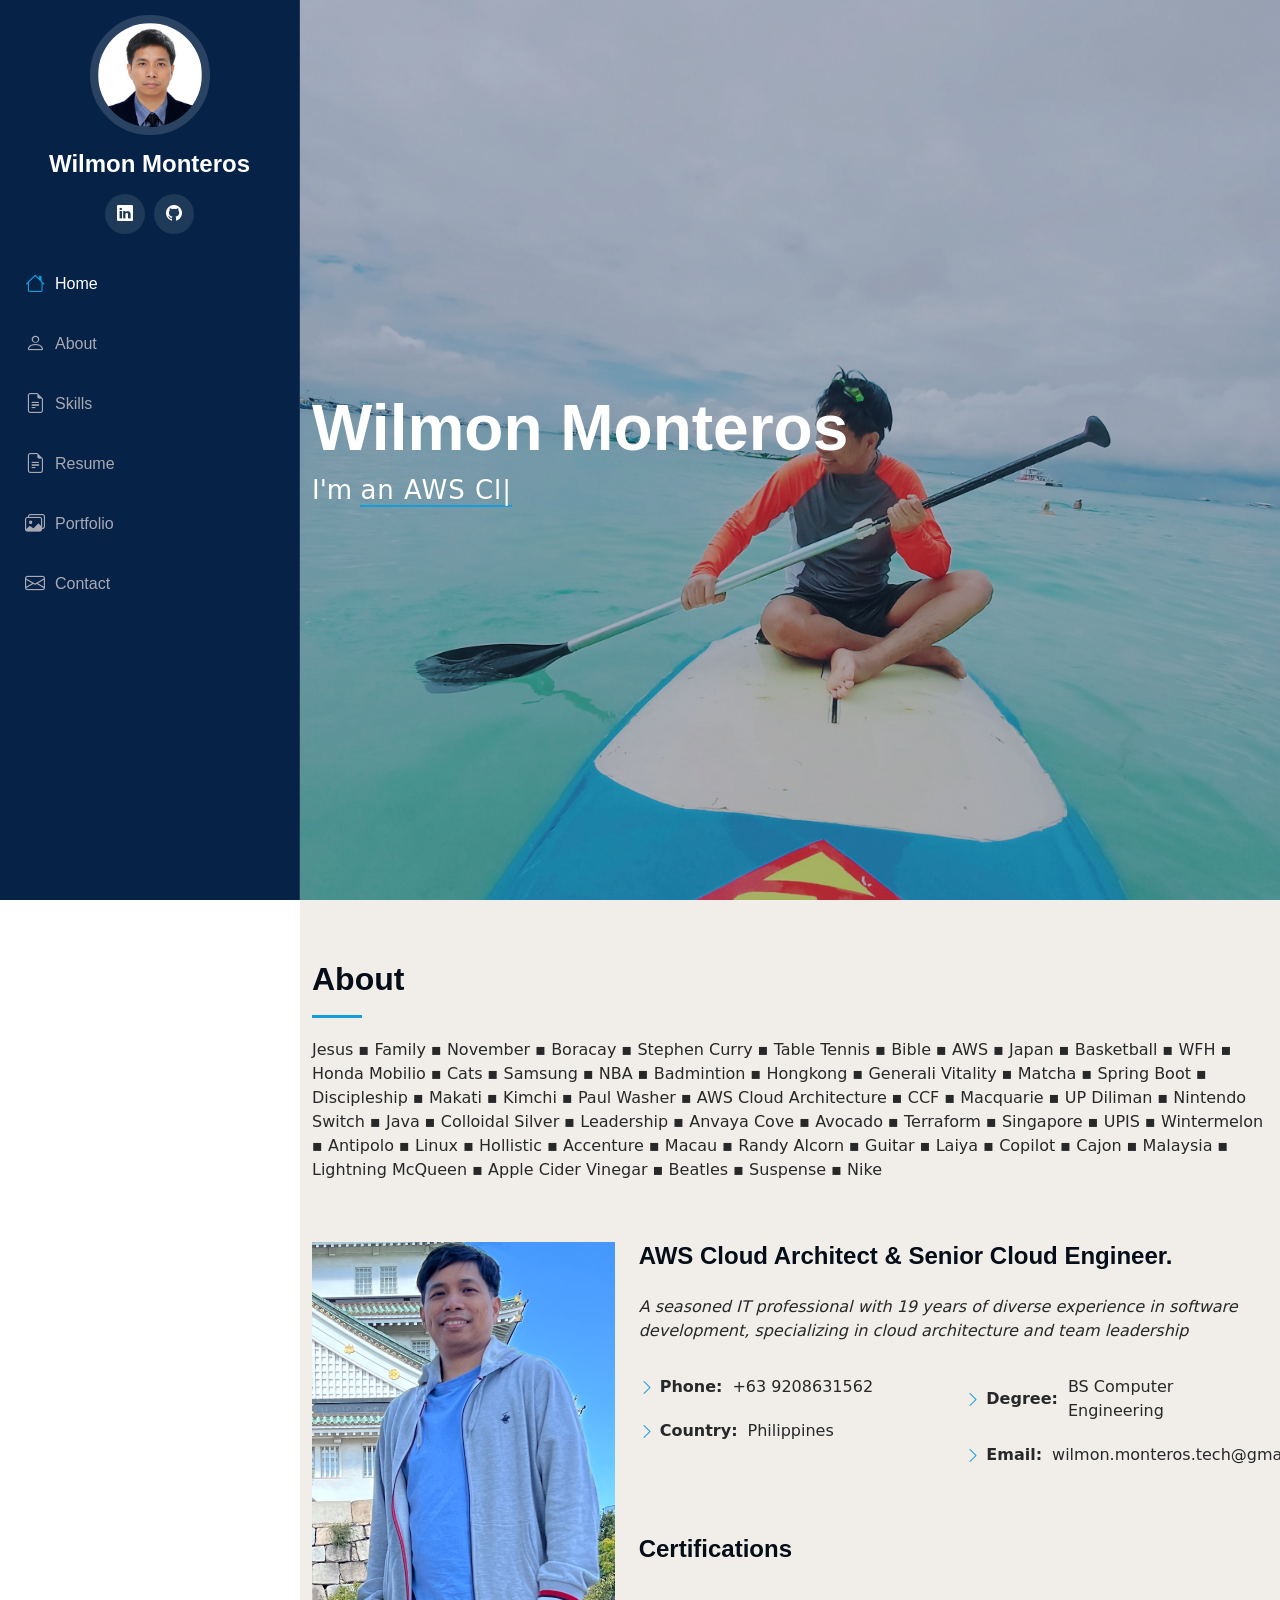
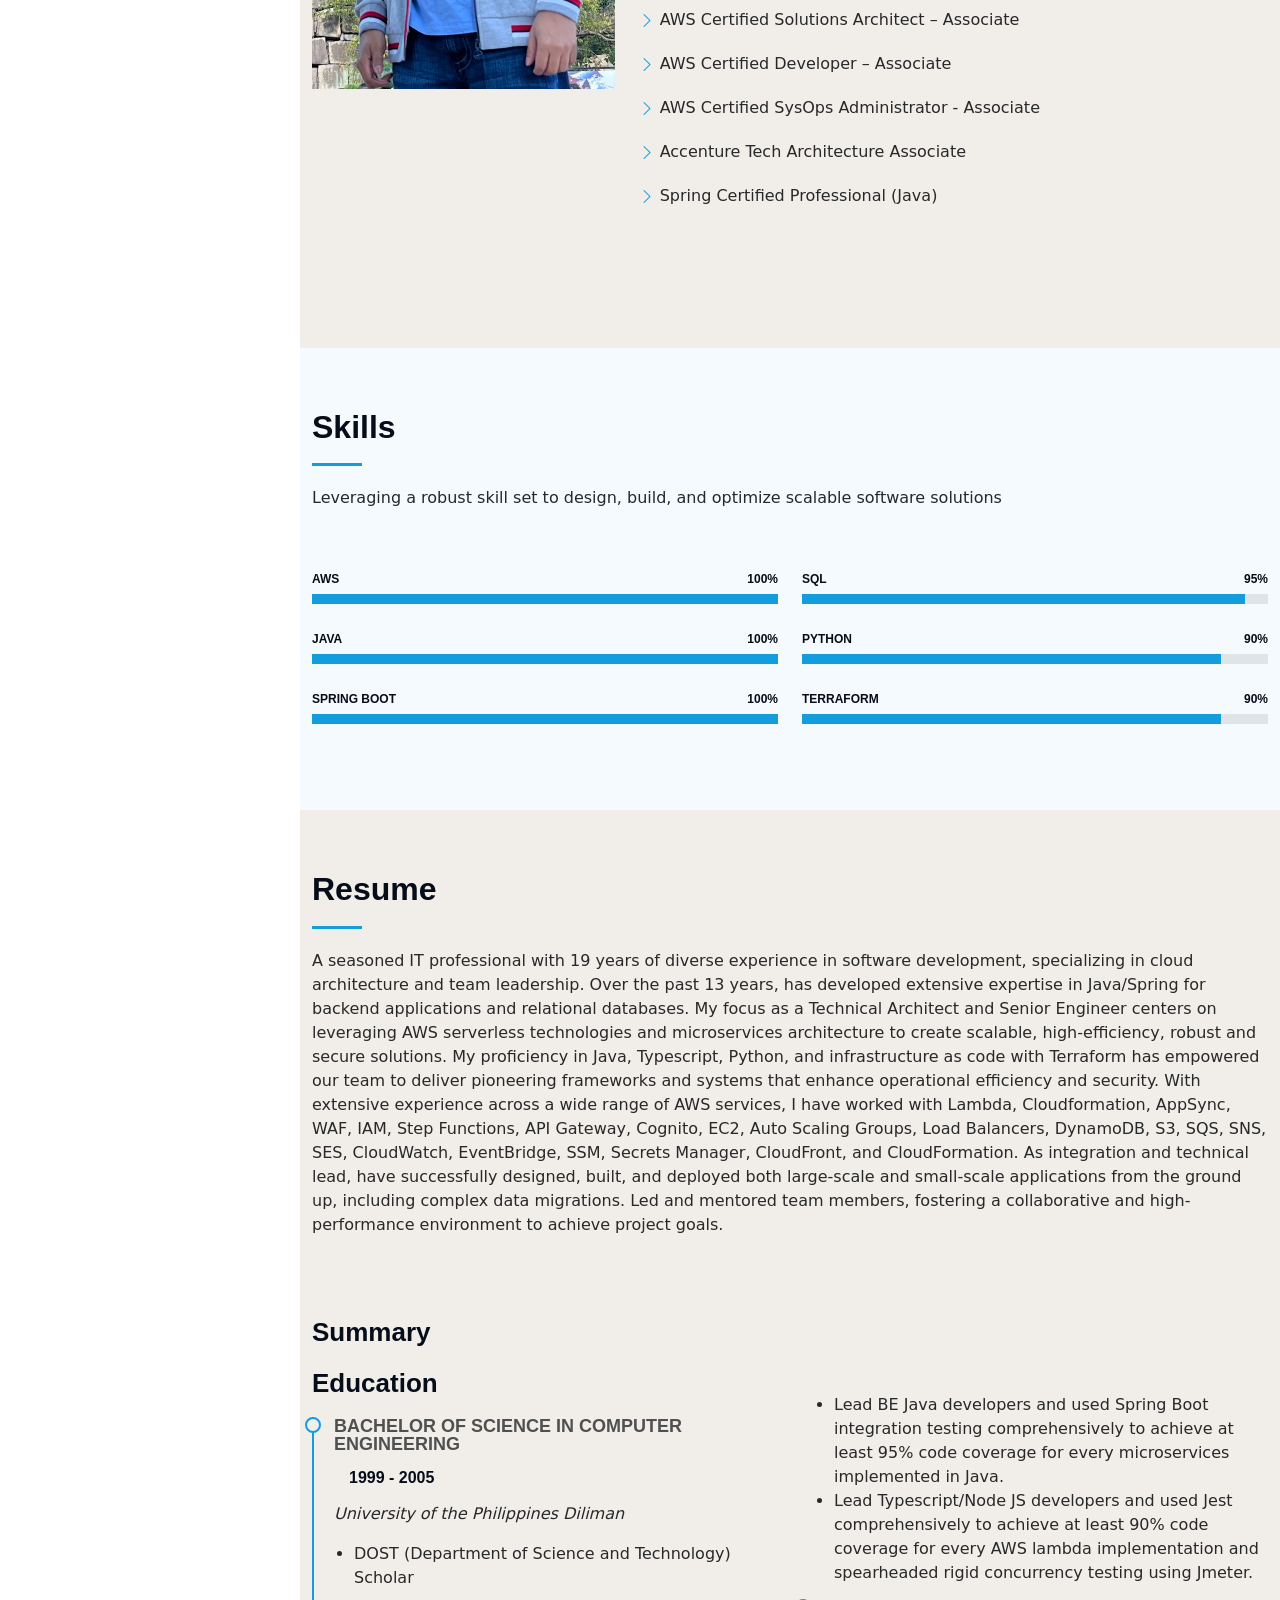
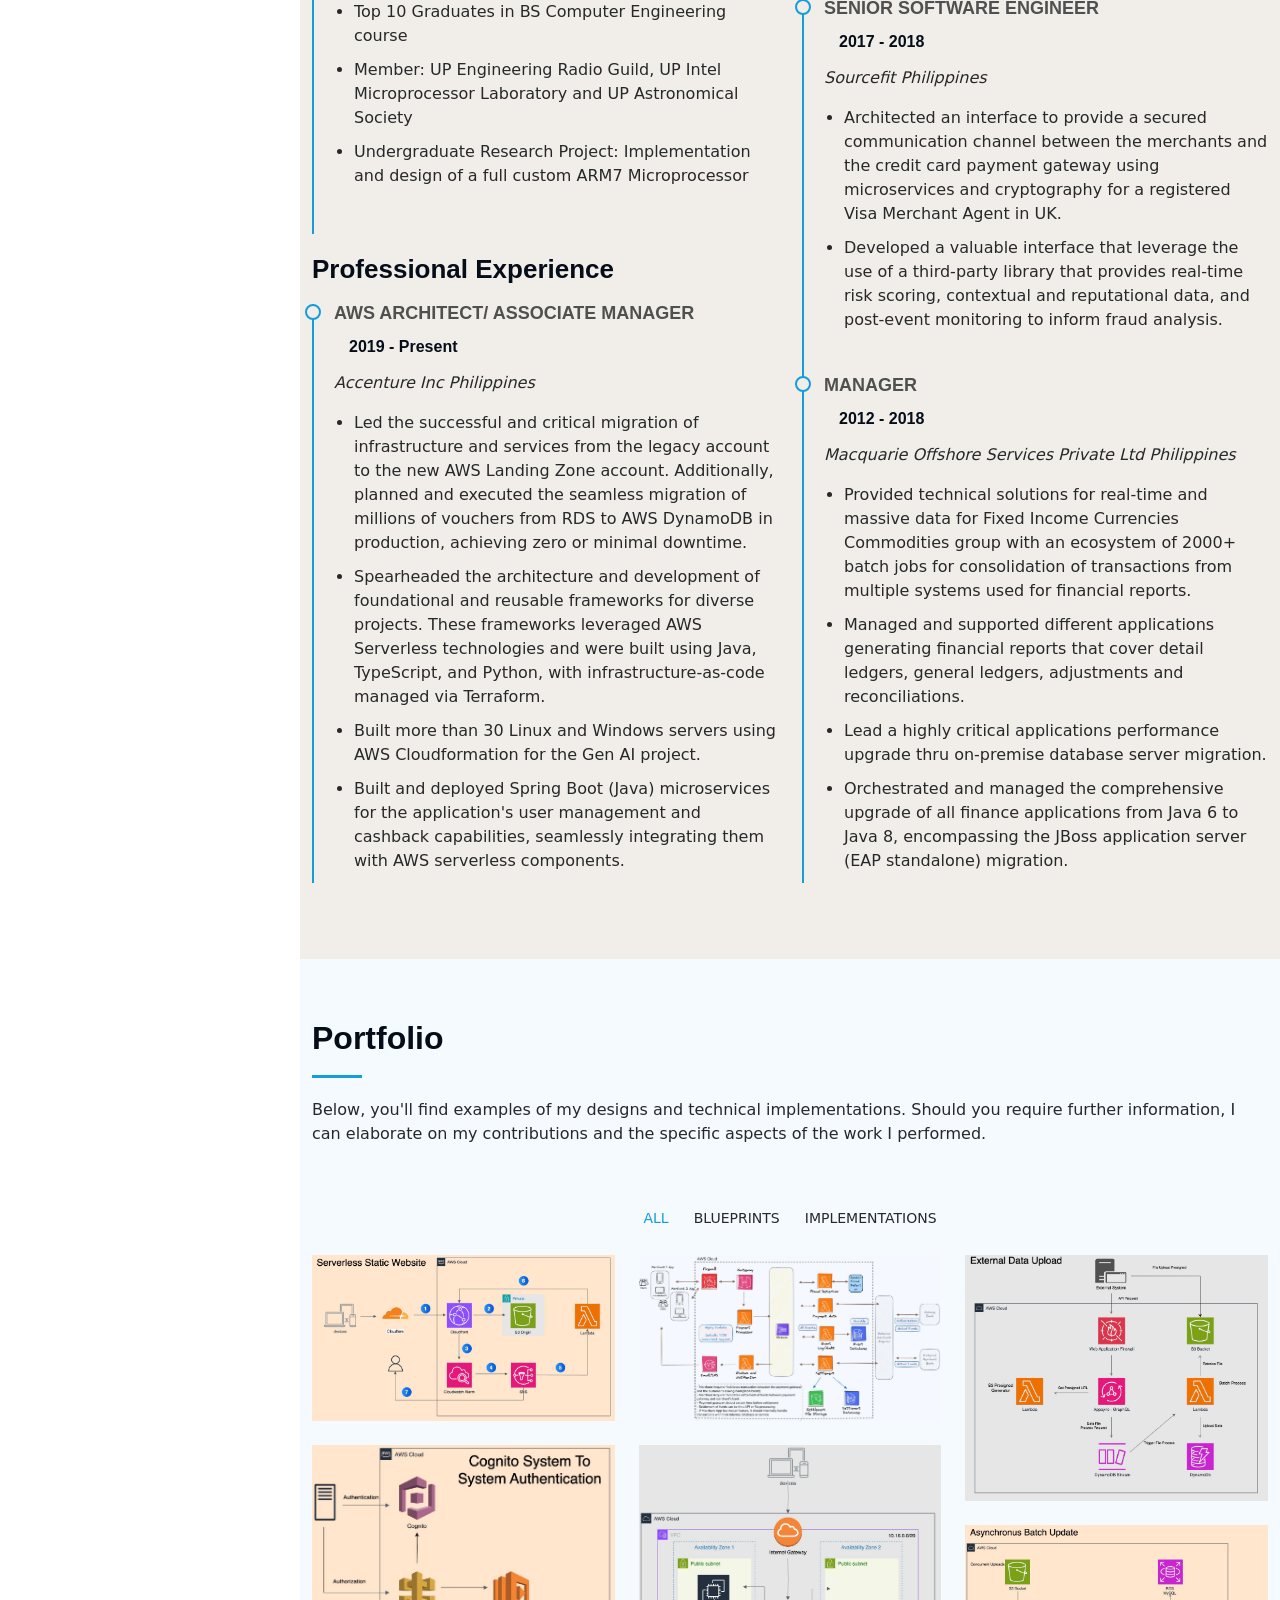
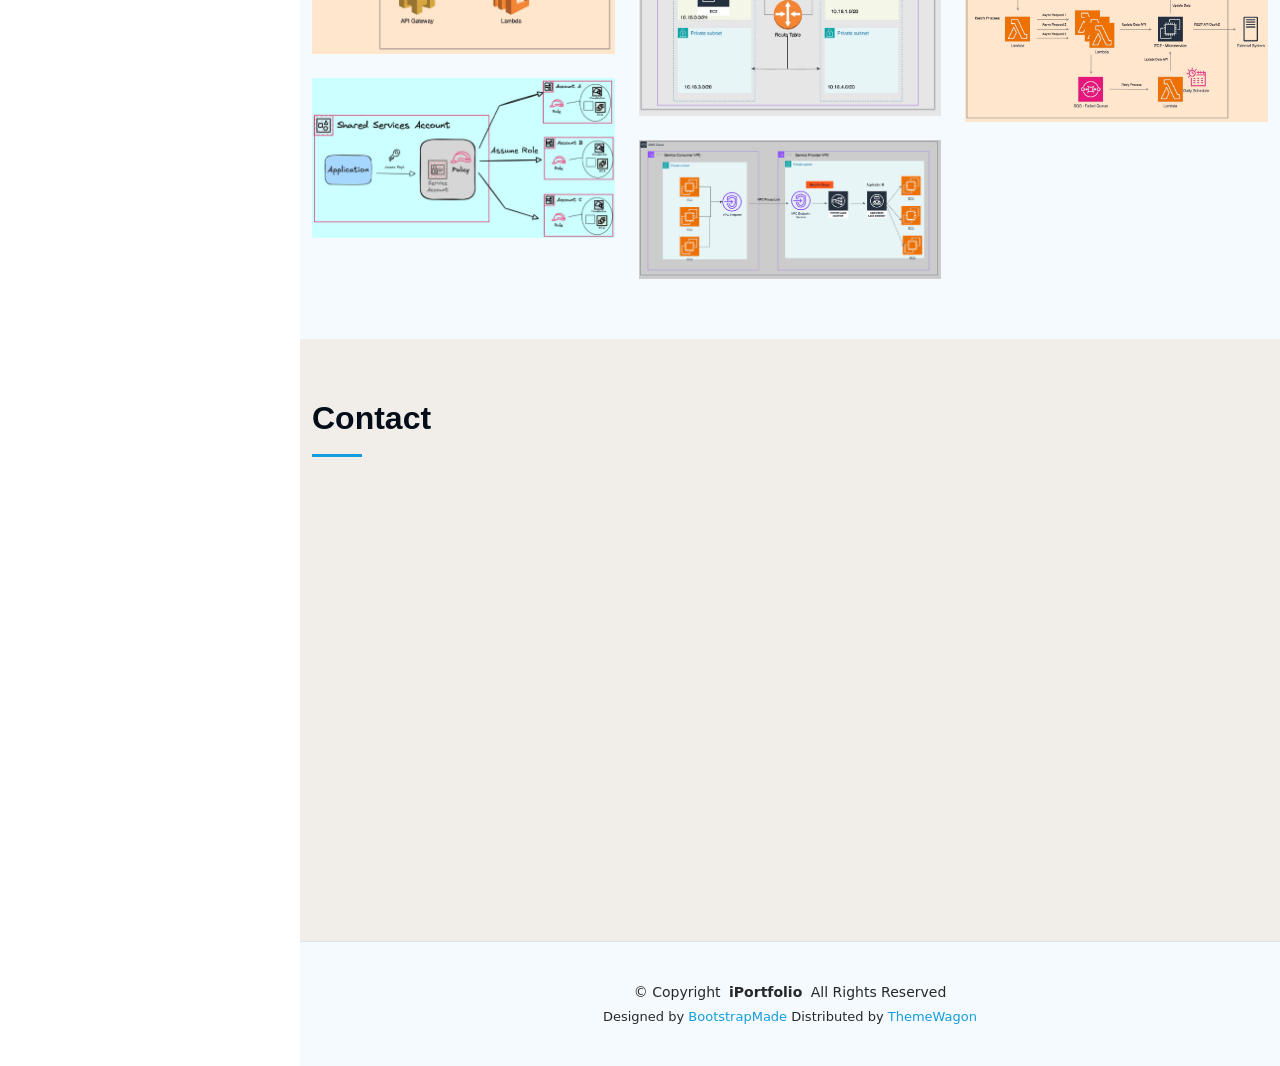
==== commit 047c64c7: "Added more portfolio" ====
--- a/index.html
+++ b/index.html
@@ -307,7 +307,7 @@
       <!-- Section Title -->
       <div class="container section-title" data-aos="fade-up">
         <h2>Portfolio</h2>
-        <p>Below, you'll find examples of my architectural designs and technical implementations. Further explanations and details can be provided upon request.</p>
+        <p>Below, you'll find examples of my designs and technical implementations. Should you require further information, I can elaborate on my contributions and the specific aspects of the work I performed.</p>
       </div><!-- End Section Title -->
 
       <div class="container">
@@ -326,18 +326,41 @@
               <div class="portfolio-content h-100">
                 <img src="assets/img/portfolio/wilmontech-architcture-diagram.jpg" class="img-fluid" alt="">
                 <div class="portfolio-info">
+                  <p>Serverless Static Website</p>
                   <a href="assets/img/portfolio/wilmontech-architcture-diagram.jpg" data-gallery="portfolio-gallery-app" class="glightbox preview-link"><i class="bi bi-zoom-in"></i></a>
                   <a href="portfolio-details.html" title="More Details" class="details-link"><i class="bi bi-link-45deg"></i></a>
                 </div>
               </div>
             </div><!-- End Portfolio Item -->
 
+            <div class="col-lg-4 col-md-6 portfolio-item isotope-item filter-app">
+              <div class="portfolio-content h-100">
+                <img src="assets/img/portfolio/qr-payment.jpg" class="img-fluid" alt="">
+                <div class="portfolio-info">
+                  <p>QR Payment Gateway</p>
+                  <a href="assets/img/portfolio/qr-payment.jpg" data-gallery="portfolio-gallery-app" class="glightbox preview-link"><i class="bi bi-zoom-in"></i></a>
+                  <a href="portfolio-details.html" title="More Details" class="details-link"><i class="bi bi-link-45deg"></i></a>
+                </div>
+              </div>
+            </div><!-- End Portfolio Item -->
+
+            <div class="col-lg-4 col-md-6 portfolio-item isotope-item filter-app">
+              <div class="portfolio-content h-100">
+                <img src="assets/img/portfolio/external-data-upload.jpg" class="img-fluid" alt="">
+                <div class="portfolio-info">
+                  <p>External Data Upload</p>
+                  <a href="assets/img/portfolio/external-data-upload.jpg" data-gallery="portfolio-gallery-product" class="glightbox preview-link"><i class="bi bi-zoom-in"></i></a>
+                  <a href="portfolio-details.html" title="More Details" class="details-link"><i class="bi bi-link-45deg"></i></a>
+                </div>
+              </div>
+            </div><!-- End Portfolio Item -->
+
             <div class="col-lg-4 col-md-6 portfolio-item isotope-item filter-product">
               <div class="portfolio-content h-100">
                 <img src="assets/img/portfolio/vpc-with-nginx.jpg" class="img-fluid" alt="">
                 <div class="portfolio-info">
                   <p>VPC with Nginx Server</p>
-                  <a href="assets/img/portfolio/vpc-with-nginx.jpg" title="Product 1" data-gallery="portfolio-gallery-product" class="glightbox preview-link"><i class="bi bi-zoom-in"></i></a>
+                  <a href="assets/img/portfolio/vpc-with-nginx.jpg" data-gallery="portfolio-gallery-product" class="glightbox preview-link"><i class="bi bi-zoom-in"></i></a>
                   <a href="portfolio-details.html" title="More Details" class="details-link"><i class="bi bi-link-45deg"></i></a>
                 </div>
               </div>
@@ -348,7 +371,7 @@
                 <img src="assets/img/portfolio/cognito-system-auth.jpg" class="img-fluid" alt="">
                 <div class="portfolio-info">
                   <p>Cognito System to System Authentication</p>
-                  <a href="assets/img/portfolio/cognito-system-auth.jpg" title="Product 2" data-gallery="portfolio-gallery-product" class="glightbox preview-link"><i class="bi bi-zoom-in"></i></a>
+                  <a href="assets/img/portfolio/cognito-system-auth.jpg" data-gallery="portfolio-gallery-product" class="glightbox preview-link"><i class="bi bi-zoom-in"></i></a>
                   <a href="portfolio-details.html" title="More Details" class="details-link"><i class="bi bi-link-45deg"></i></a>
                 </div>
               </div>
@@ -356,10 +379,10 @@
 
             <div class="col-lg-4 col-md-6 portfolio-item isotope-item filter-product">
               <div class="portfolio-content h-100">
-                <img src="assets/img/portfolio/external-data-upload.jpg" class="img-fluid" alt="">
-                <div class="portfolio-info">
-                  <p>External Data Upload</p>
-                  <a href="assets/img/portfolio/external-data-upload" title="Product 2" data-gallery="portfolio-gallery-product" class="glightbox preview-link"><i class="bi bi-zoom-in"></i></a>
+                <img src="assets/img/portfolio/AsyncBatchUpdate.jpg" class="img-fluid" alt="">
+                <div class="portfolio-info">
+                  <p>Asynchronous Batch Update</p>
+                  <a href="assets/img/portfolio/AsyncBatchUpdate.jpg" data-gallery="portfolio-gallery-product" class="glightbox preview-link"><i class="bi bi-zoom-in"></i></a>
                   <a href="portfolio-details.html" title="More Details" class="details-link"><i class="bi bi-link-45deg"></i></a>
                 </div>
               </div>
@@ -367,10 +390,21 @@
 
             <div class="col-lg-4 col-md-6 portfolio-item isotope-item filter-product">
               <div class="portfolio-content h-100">
-                <img src="assets/img/portfolio/AsyncBatchUpdate.jpg" class="img-fluid" alt="">
-                <div class="portfolio-info">
-                  <p>Asynchronous Batch Update</p>
-                  <a href="assets/img/portfolio/AsyncBatchUpdate" title="Product 2" data-gallery="portfolio-gallery-product" class="glightbox preview-link"><i class="bi bi-zoom-in"></i></a>
+                <img src="assets/img/portfolio/cross-account-trust-policies.jpg" class="img-fluid" alt="">
+                <div class="portfolio-info">
+                  <p>Cross Account Trust Policies</p>
+                  <a href="assets/img/portfolio/cross-account-trust-policies.jpg" data-gallery="portfolio-gallery-product" class="glightbox preview-link"><i class="bi bi-zoom-in"></i></a>
+                  <a href="portfolio-details.html" title="More Details" class="details-link"><i class="bi bi-link-45deg"></i></a>
+                </div>
+              </div>
+            </div><!-- End Portfolio Item -->
+
+            <div class="col-lg-4 col-md-6 portfolio-item isotope-item filter-product">
+              <div class="portfolio-content h-100">
+                <img src="assets/img/portfolio/vpc-endpoint.jpg" class="img-fluid" alt="">
+                <div class="portfolio-info">
+                  <p>VPC Endpoint Configuration</p>
+                  <a href="assets/img/portfolio/vpc-endpoint.jpg" data-gallery="portfolio-gallery-product" class="glightbox preview-link"><i class="bi bi-zoom-in"></i></a>
                   <a href="portfolio-details.html" title="More Details" class="details-link"><i class="bi bi-link-45deg"></i></a>
                 </div>
               </div>
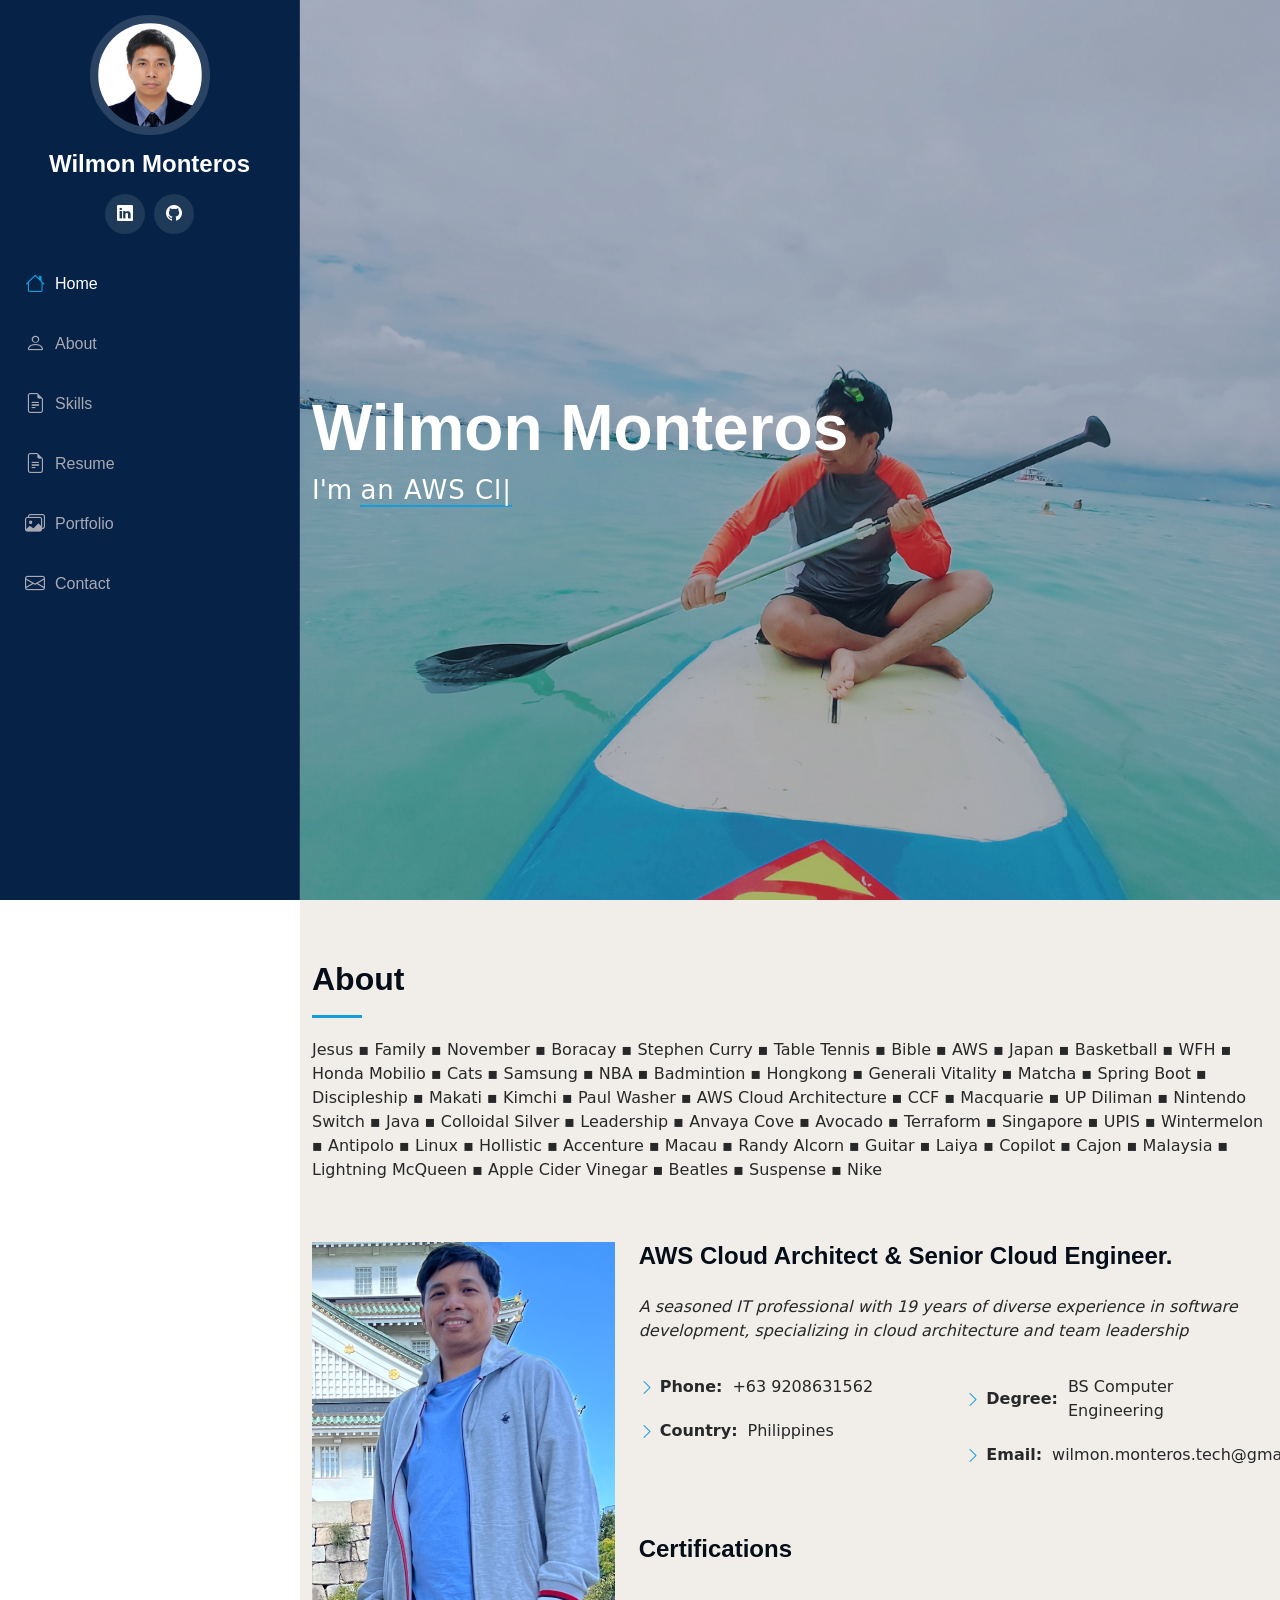
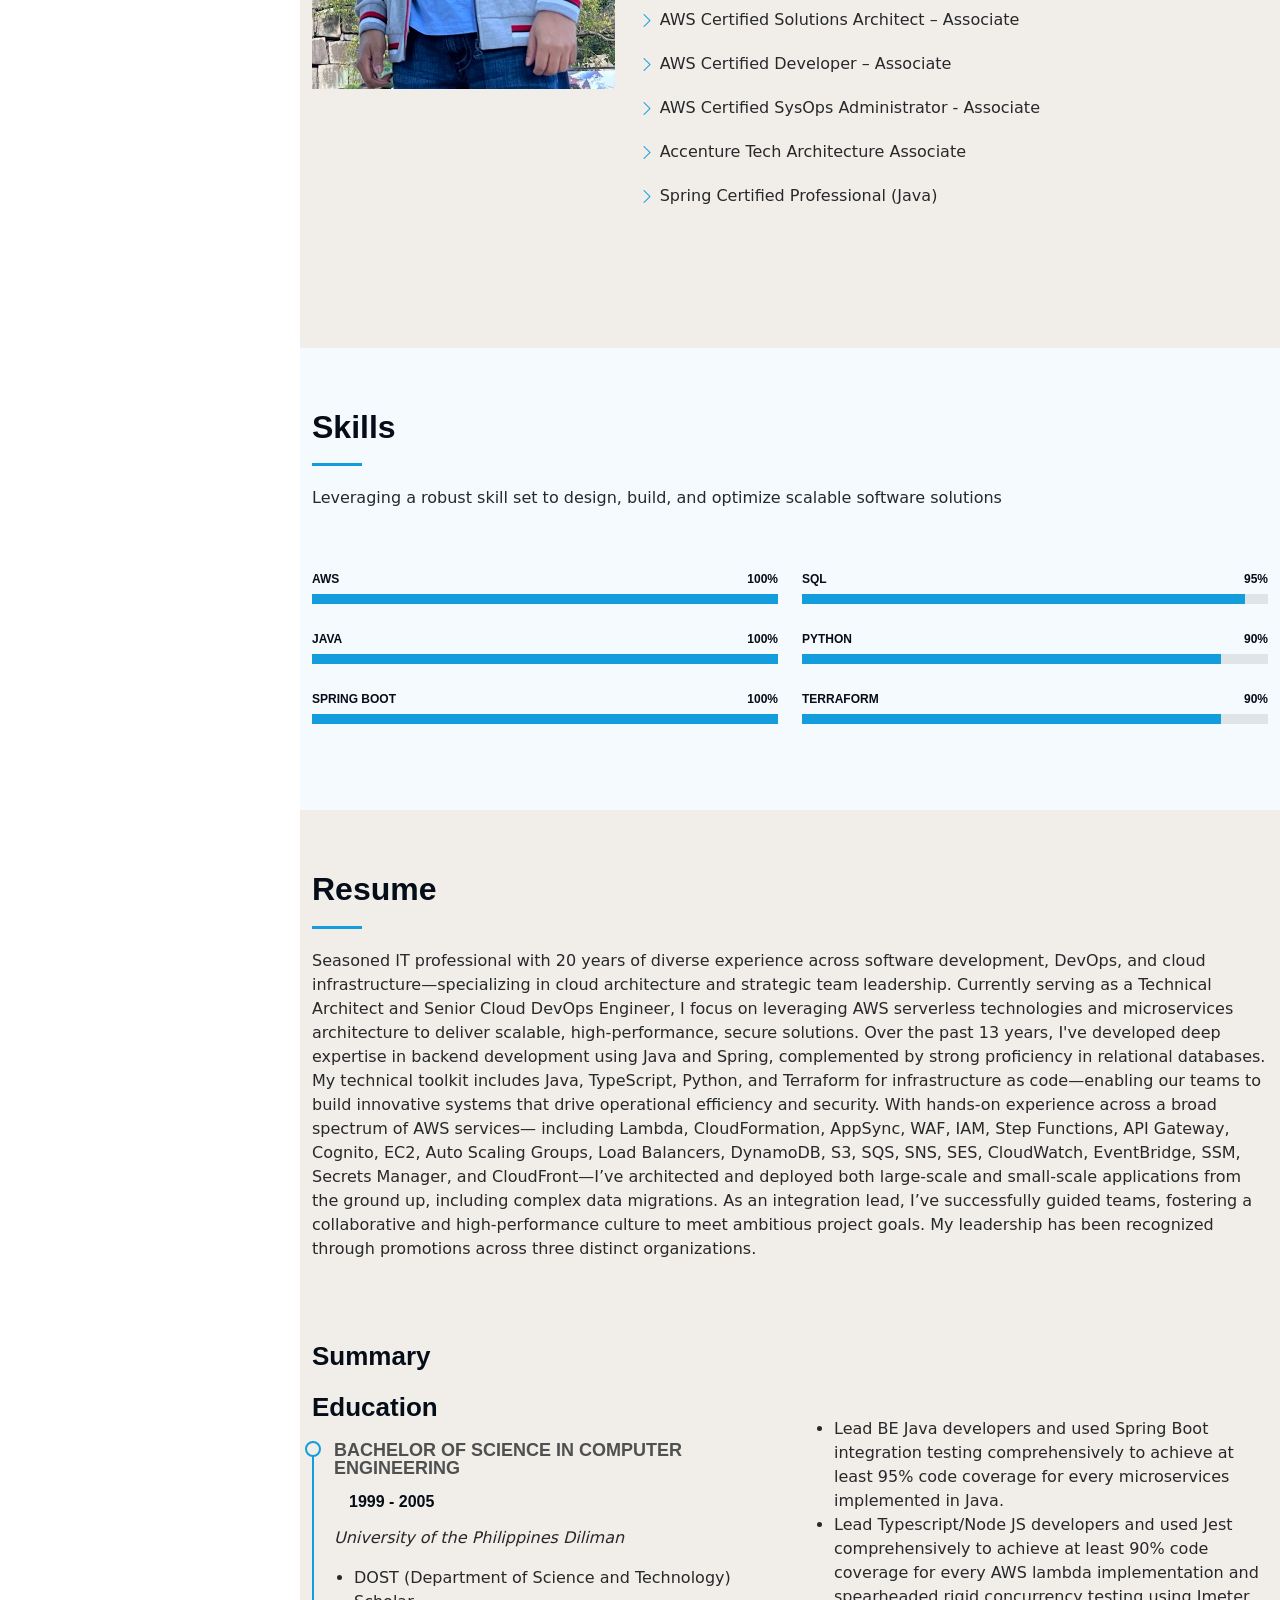
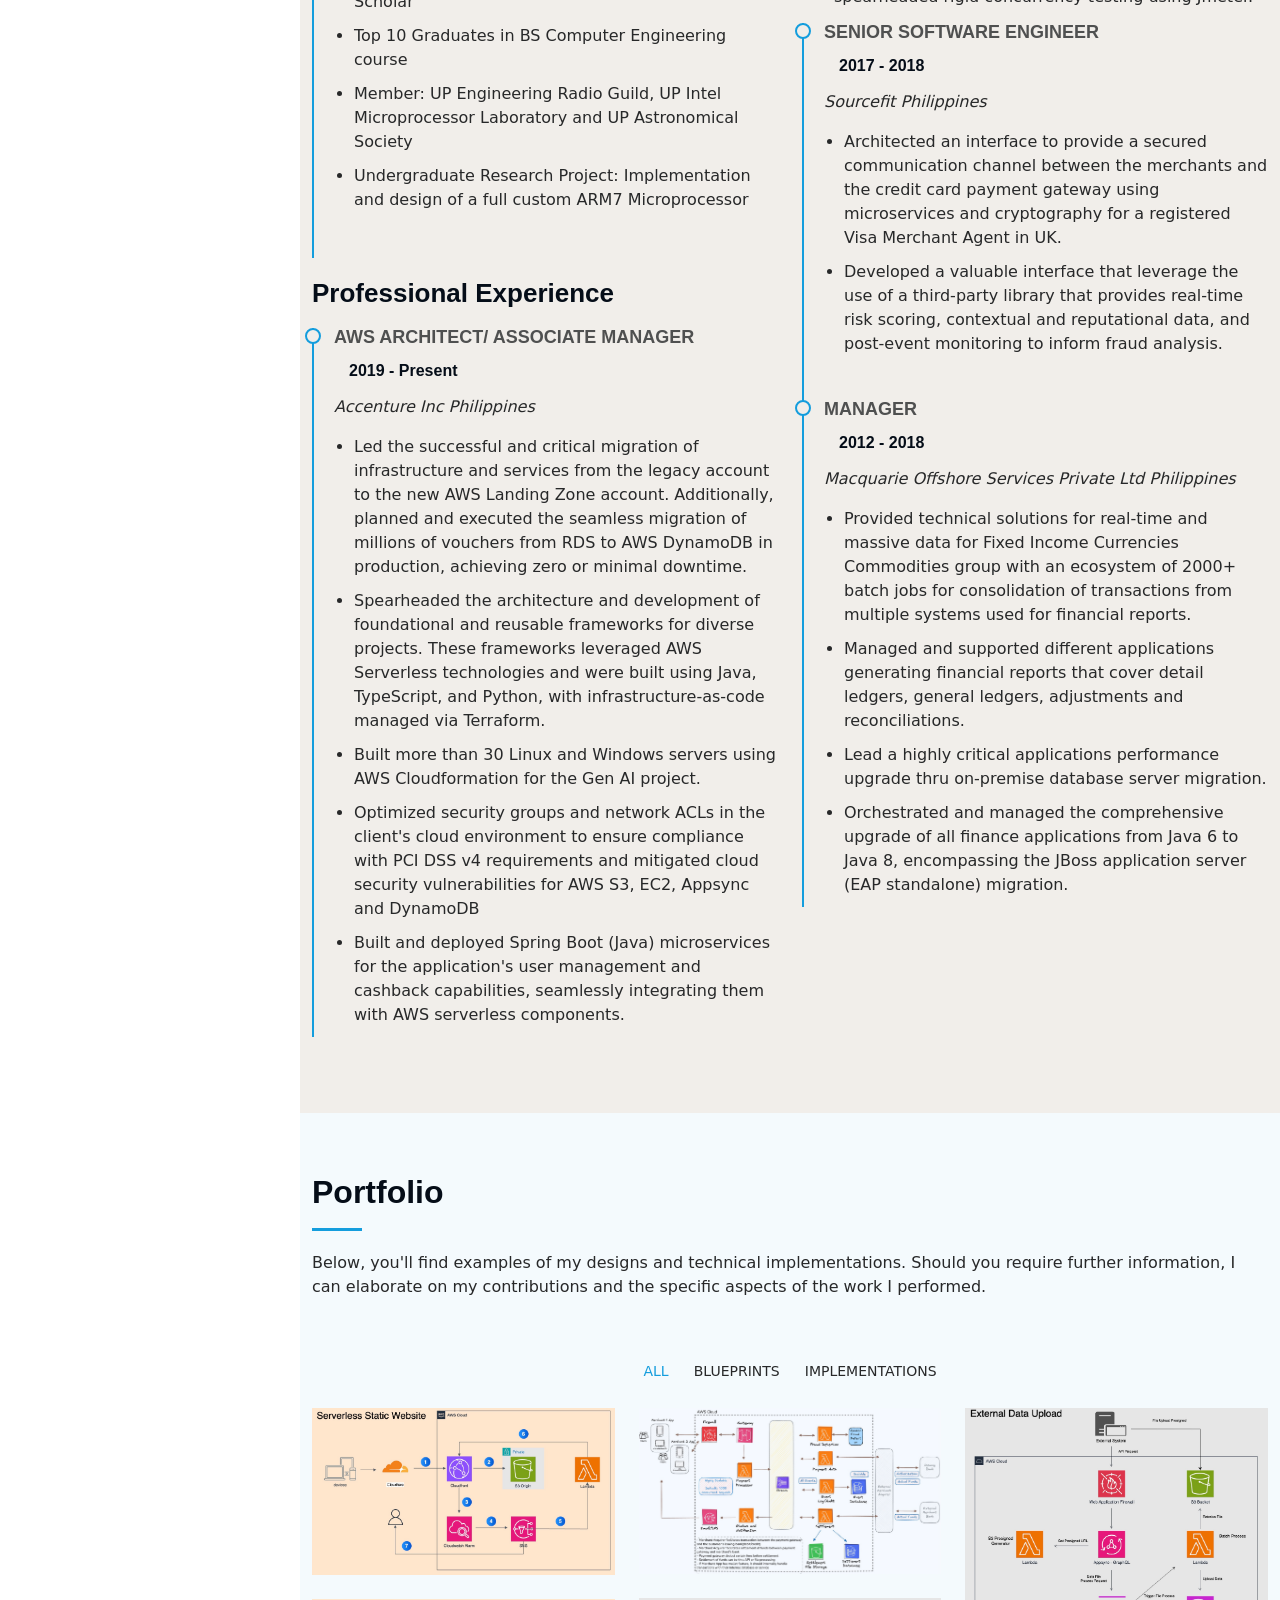
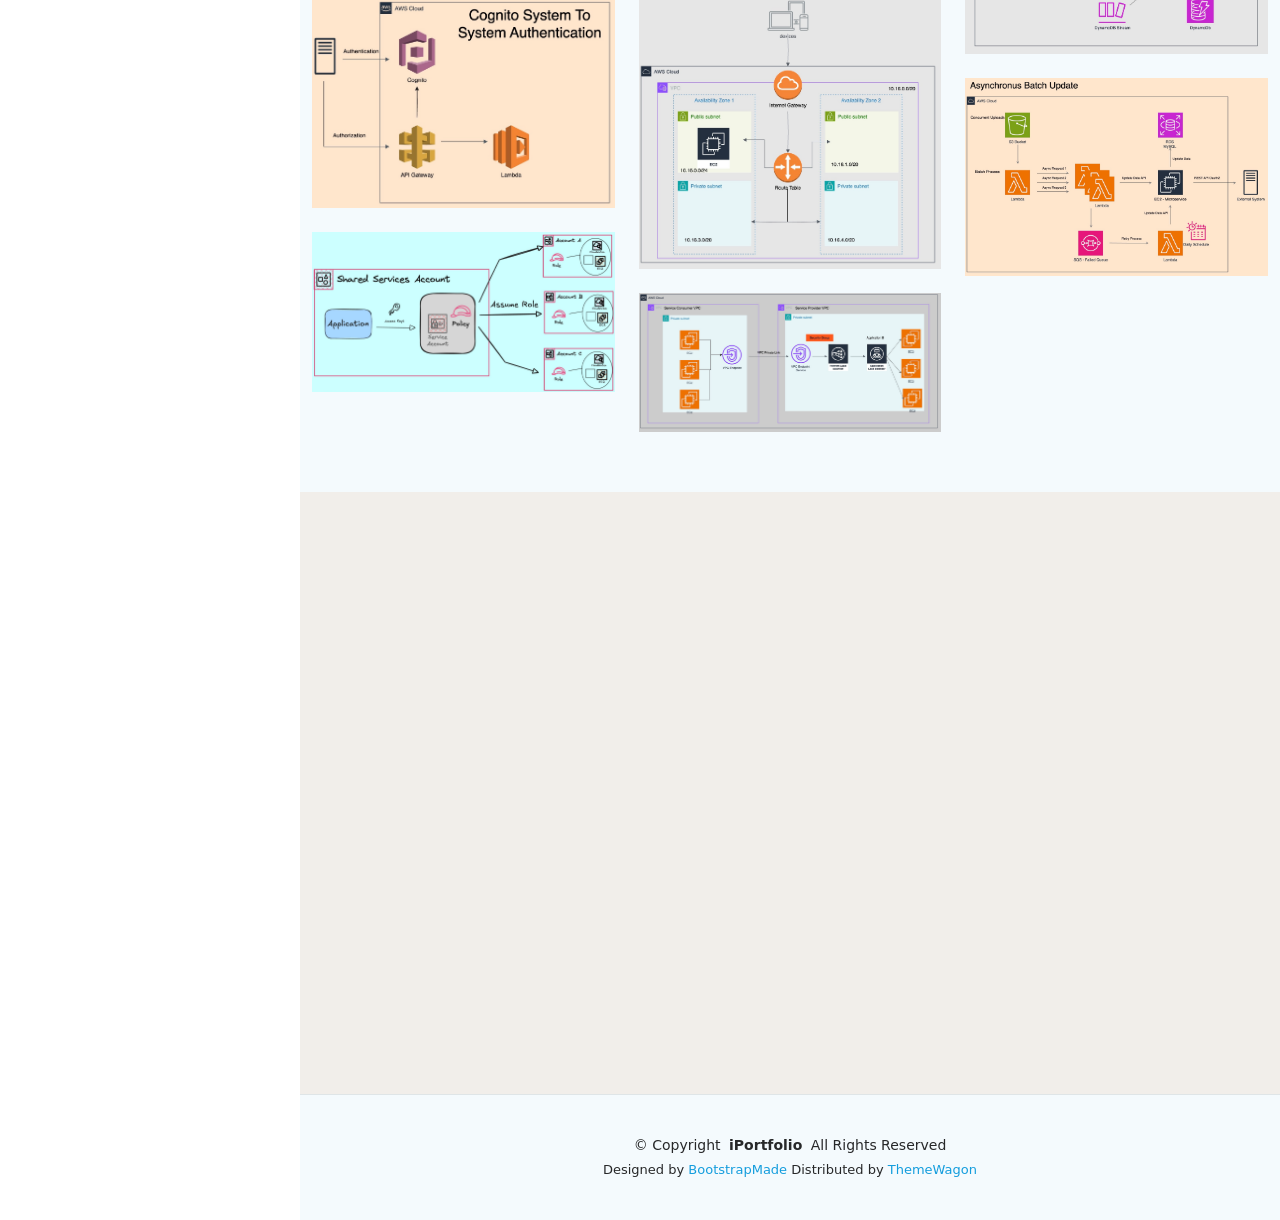
==== commit 69d6ecc7: "update summary" ====
--- a/index.html
+++ b/index.html
@@ -29,6 +29,7 @@
     * Author: BootstrapMade.com
     * License: https://bootstrapmade.com/license/
     ======================================================== -->
+    <meta name="google-site-verification" content="2yJGSQs_XR-o7ZcznzB0B5JQEUDYhtM21e2Xbaj-53U" />
   </head>
 
   <body class="index-page">
@@ -208,19 +209,18 @@
         <!-- Section Title -->
         <div class="container section-title" data-aos="fade-up">
           <h2>Resume</h2>
-          <p>A seasoned IT professional with 19 years of diverse experience in software development, specializing
-  in cloud architecture and team leadership. Over the past 13 years, has developed extensive expertise
-  in Java/Spring for backend applications and relational databases. My focus as a Technical Architect and
-  Senior Engineer centers on leveraging AWS serverless technologies and microservices architecture to
-  create scalable, high-efficiency, robust and secure solutions. My proficiency in Java, Typescript,
-  Python, and infrastructure as code with Terraform has empowered our team to deliver pioneering
-  frameworks and systems that enhance operational efficiency and security. With extensive experience
-  across a wide range of AWS services, I have worked with Lambda, Cloudformation, AppSync, WAF,
-  IAM, Step Functions, API Gateway, Cognito, EC2, Auto Scaling Groups, Load Balancers, DynamoDB, S3,
-  SQS, SNS, SES, CloudWatch, EventBridge, SSM, Secrets Manager, CloudFront, and CloudFormation. As
-  integration and technical lead, have successfully designed, built, and deployed both large-scale and
-  small-scale applications from the ground up, including complex data migrations. Led and mentored
-  team members, fostering a collaborative and high-performance environment to achieve project goals.</p>
+          <p>Seasoned IT professional with 20 years of diverse experience across software development, DevOps, and cloud
+infrastructure—specializing in cloud architecture and strategic team leadership. Currently serving as a Technical Architect
+and Senior Cloud DevOps Engineer, I focus on leveraging AWS serverless technologies and microservices architecture to
+deliver scalable, high-performance, secure solutions. Over the past 13 years, I've developed deep expertise in backend
+development using Java and Spring, complemented by strong proficiency in relational databases. My technical toolkit
+includes Java, TypeScript, Python, and Terraform for infrastructure as code—enabling our teams to build innovative systems
+that drive operational efficiency and security. With hands-on experience across a broad spectrum of AWS services—
+including Lambda, CloudFormation, AppSync, WAF, IAM, Step Functions, API Gateway, Cognito, EC2, Auto Scaling Groups,
+Load Balancers, DynamoDB, S3, SQS, SNS, SES, CloudWatch, EventBridge, SSM, Secrets Manager, and CloudFront—I’ve
+architected and deployed both large-scale and small-scale applications from the ground up, including complex data
+migrations. As an integration lead, I’ve successfully guided teams, fostering a collaborative and high-performance culture to
+meet ambitious project goals. My leadership has been recognized through promotions across three distinct organizations.</p>
         </div><!-- End Section Title -->
 
         <div class="container">
@@ -252,6 +252,8 @@
   to AWS DynamoDB in production, achieving zero or minimal downtime.</li>
                   <li>Spearheaded the architecture and development of foundational and reusable frameworks for diverse projects. These frameworks leveraged AWS Serverless technologies and were built using Java, TypeScript, and Python, with infrastructure-as-code managed via Terraform. </li>
                   <li>Built more than 30 Linux and Windows servers using AWS Cloudformation for the Gen AI project.</li>
+                  <li>Optimized security groups and network ACLs in the client's cloud environment to ensure compliance with PCI DSS v4
+requirements and mitigated cloud security vulnerabilities for AWS S3, EC2, Appsync and DynamoDB</li>
                   <li>Built and deployed Spring Boot (Java) microservices for the application's user management and cashback capabilities, seamlessly integrating them with AWS serverless components.</li>
                 </ul>
               </div><!-- Edn Resume Item -->
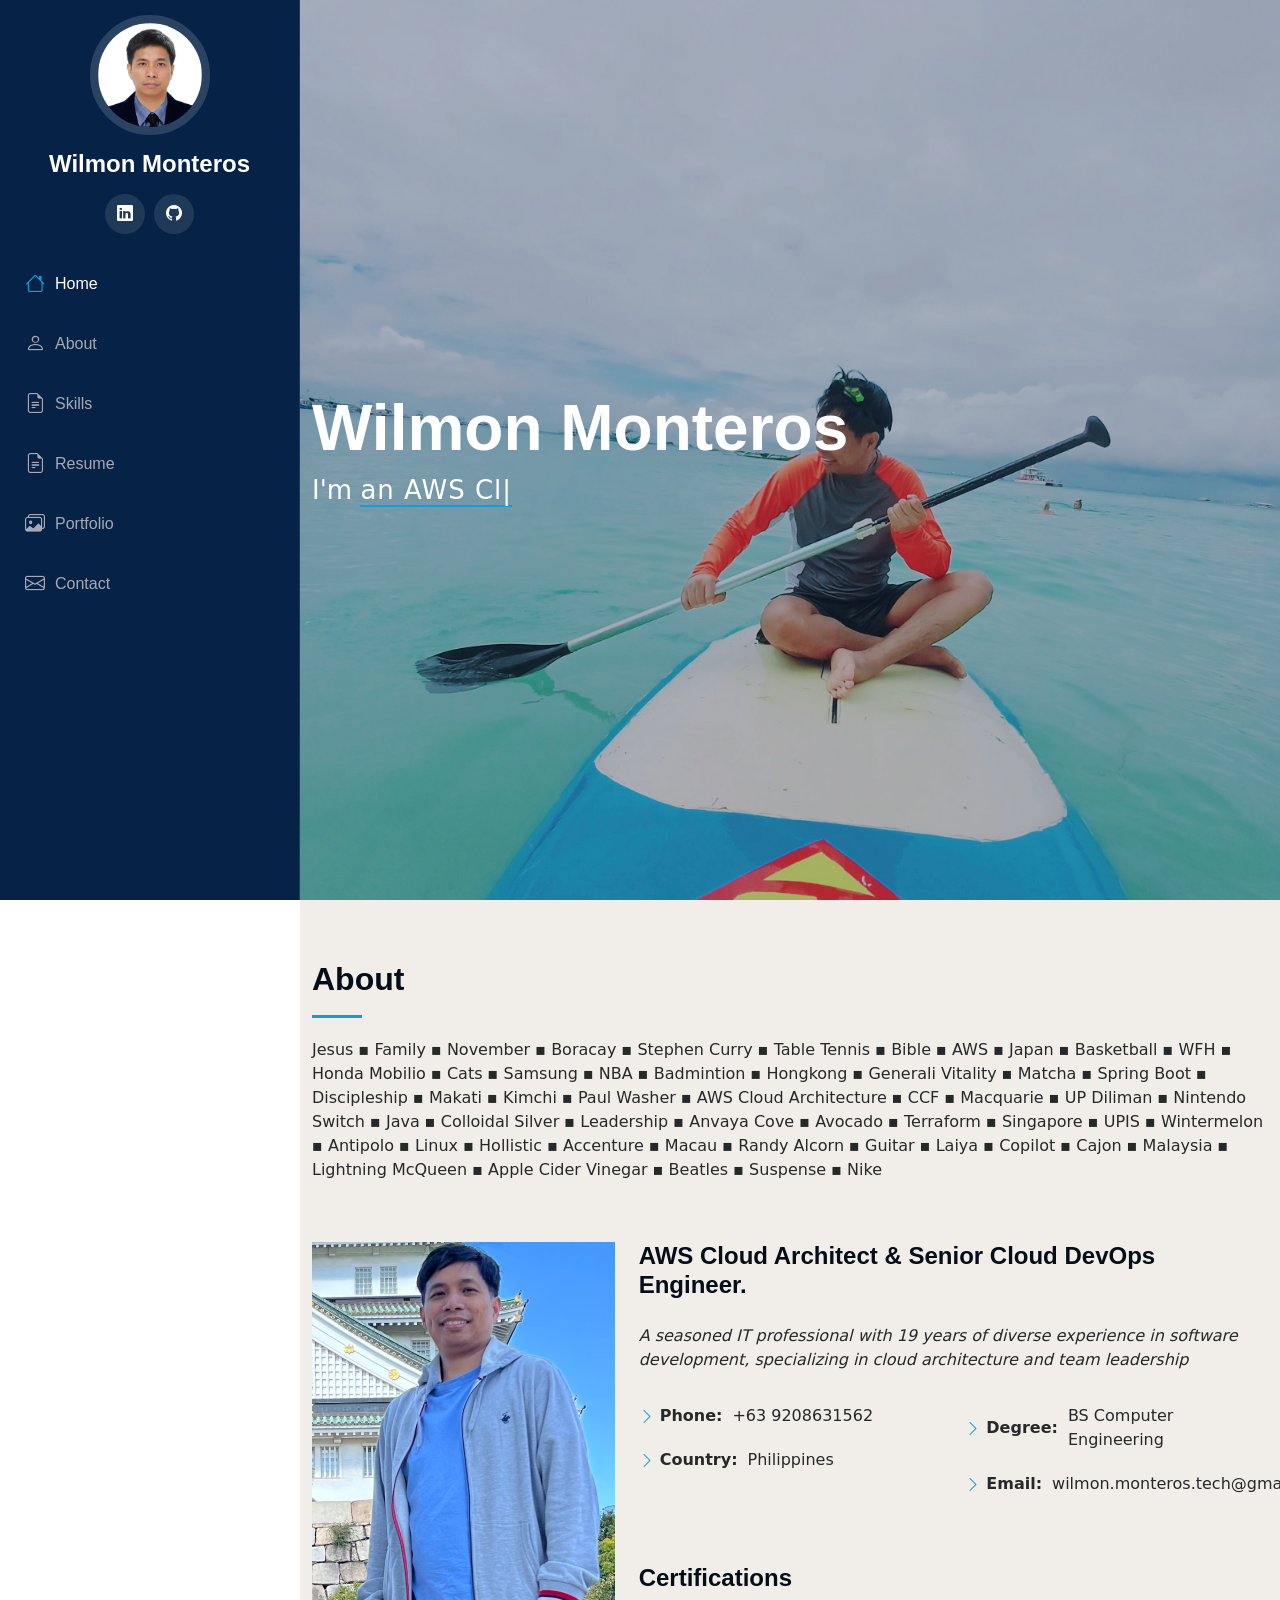
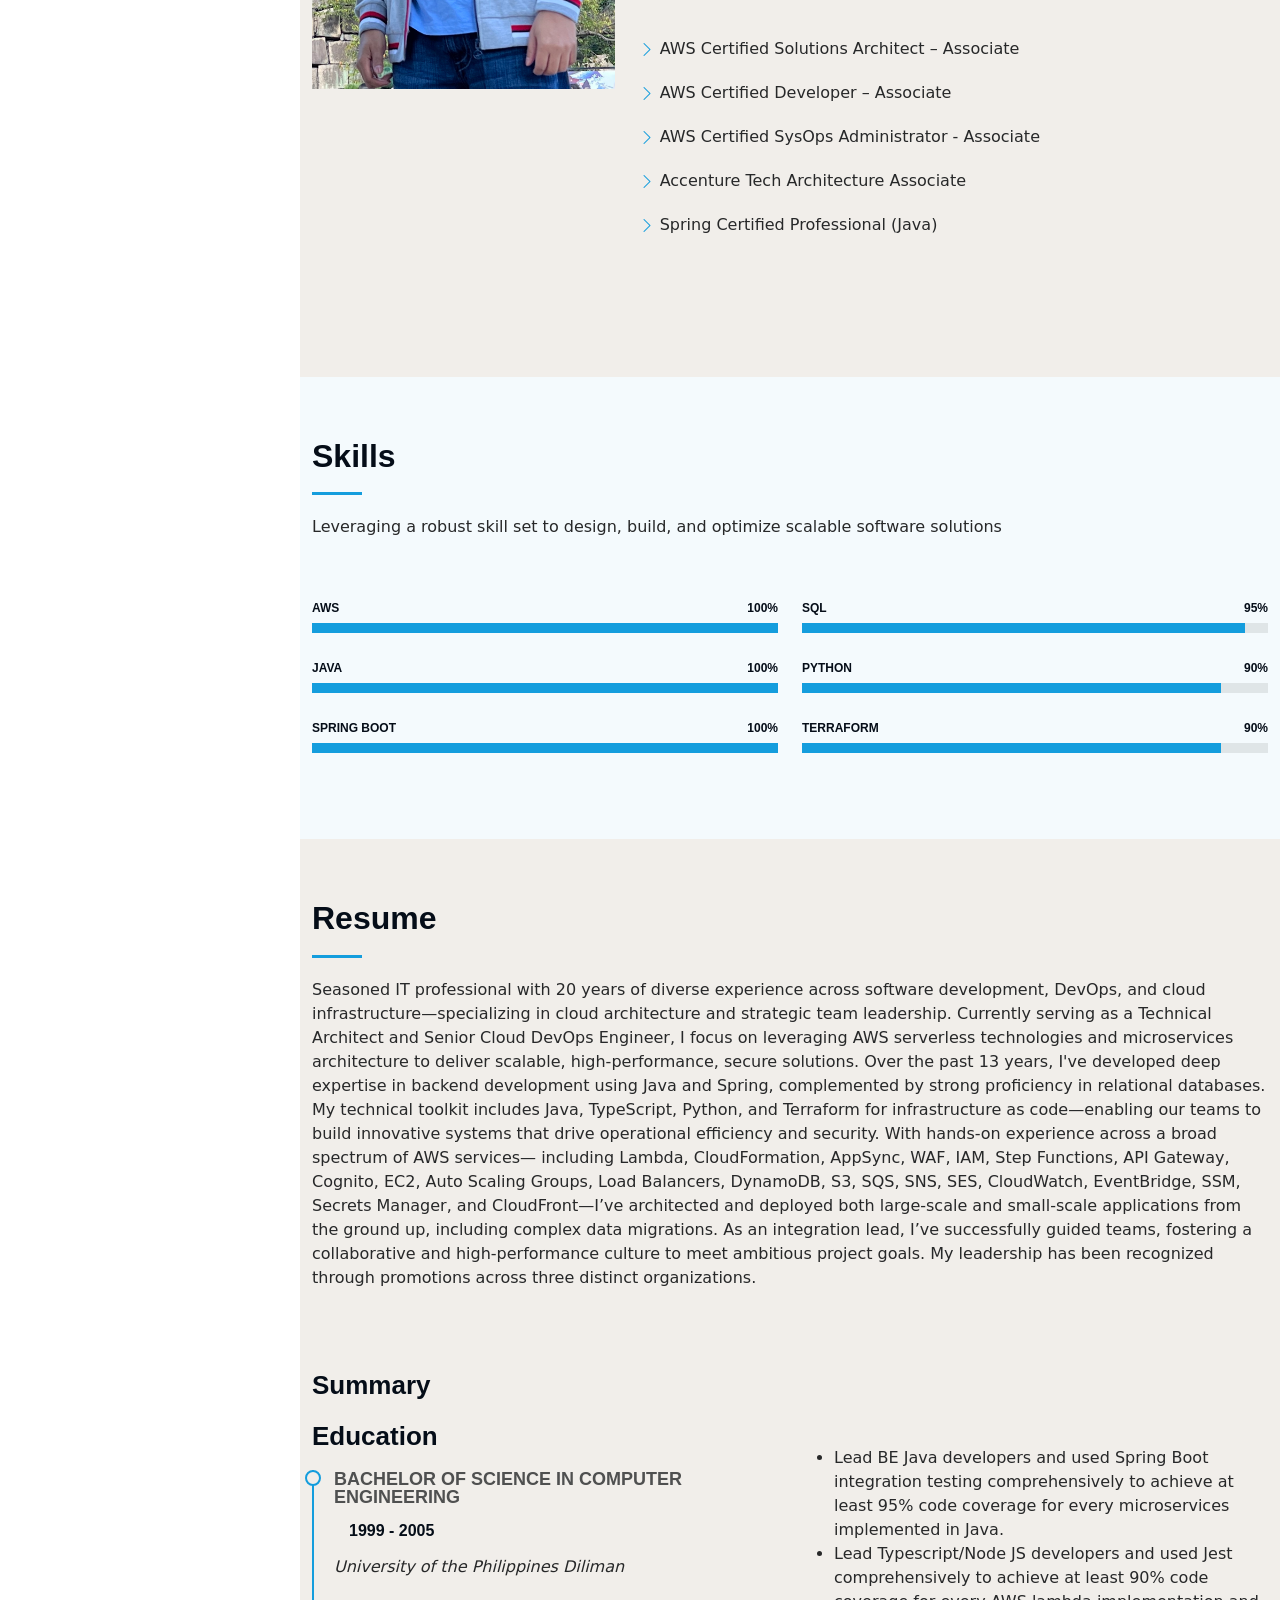
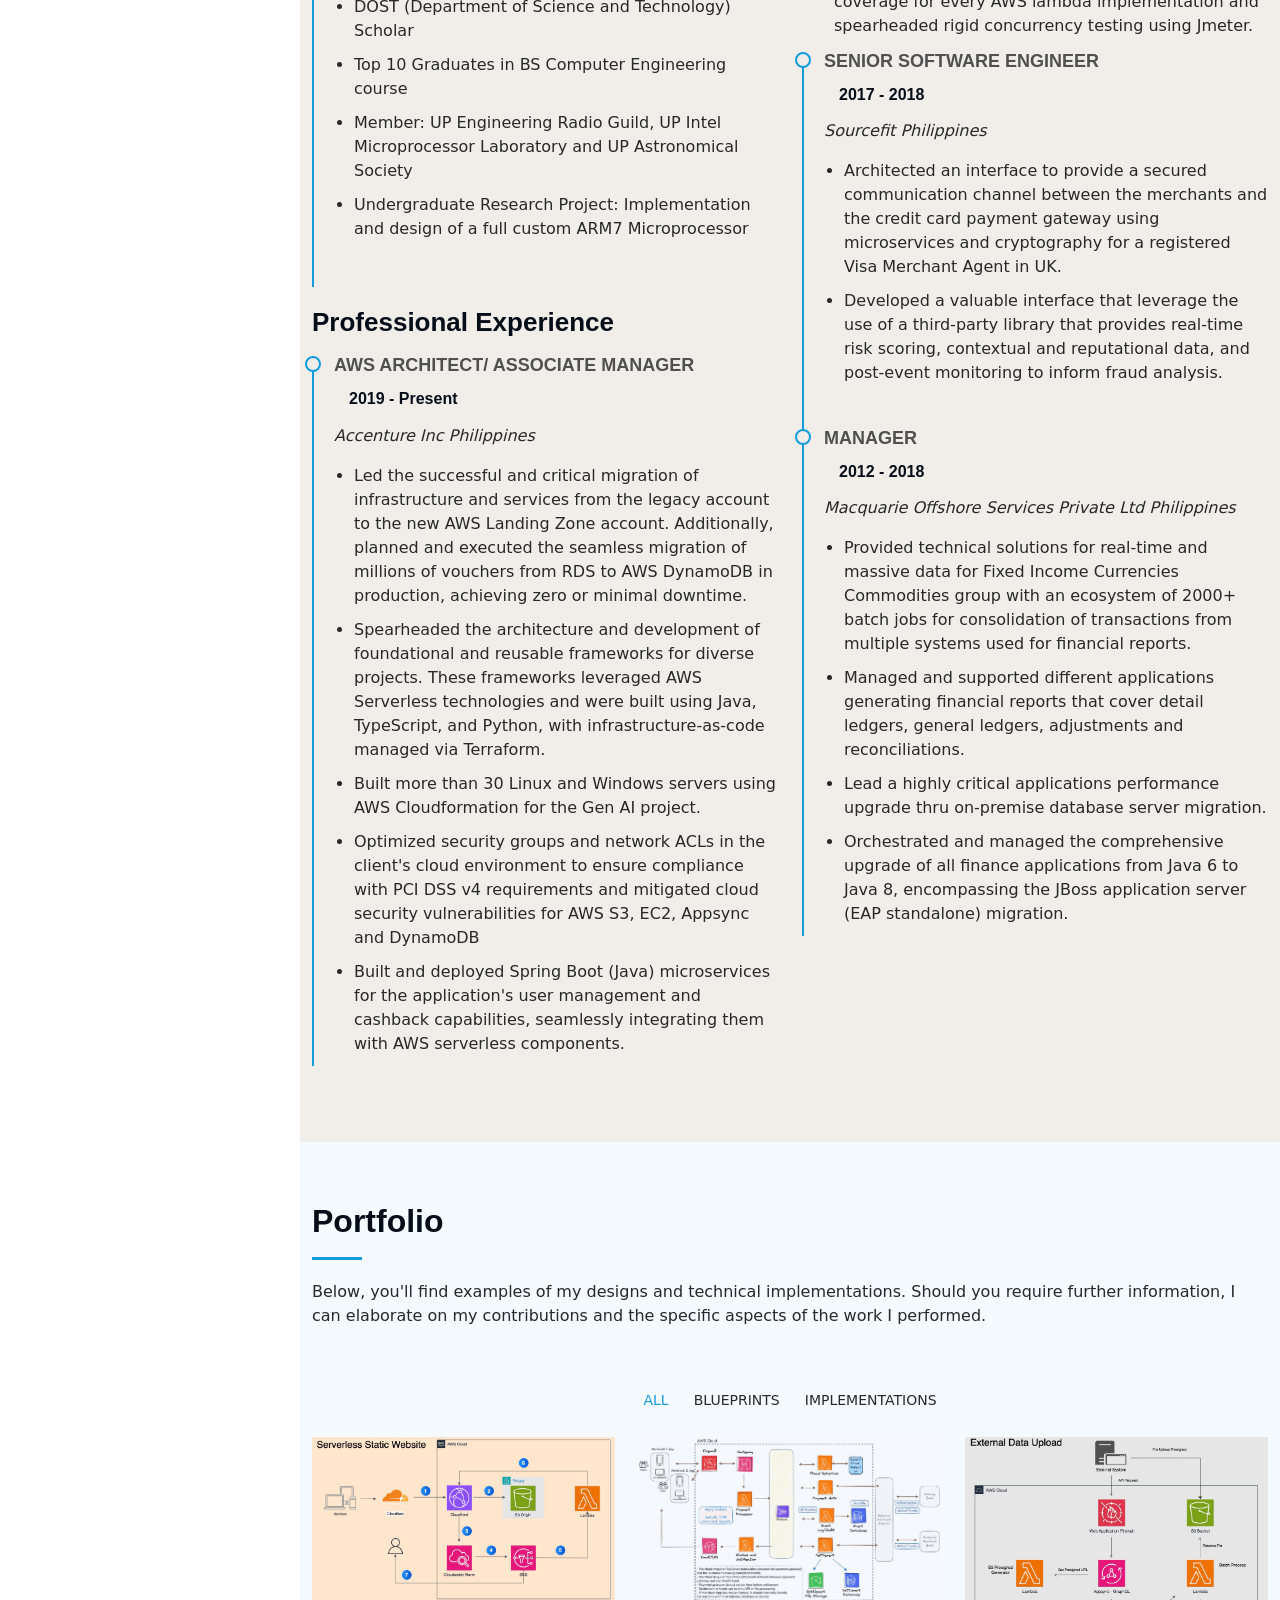
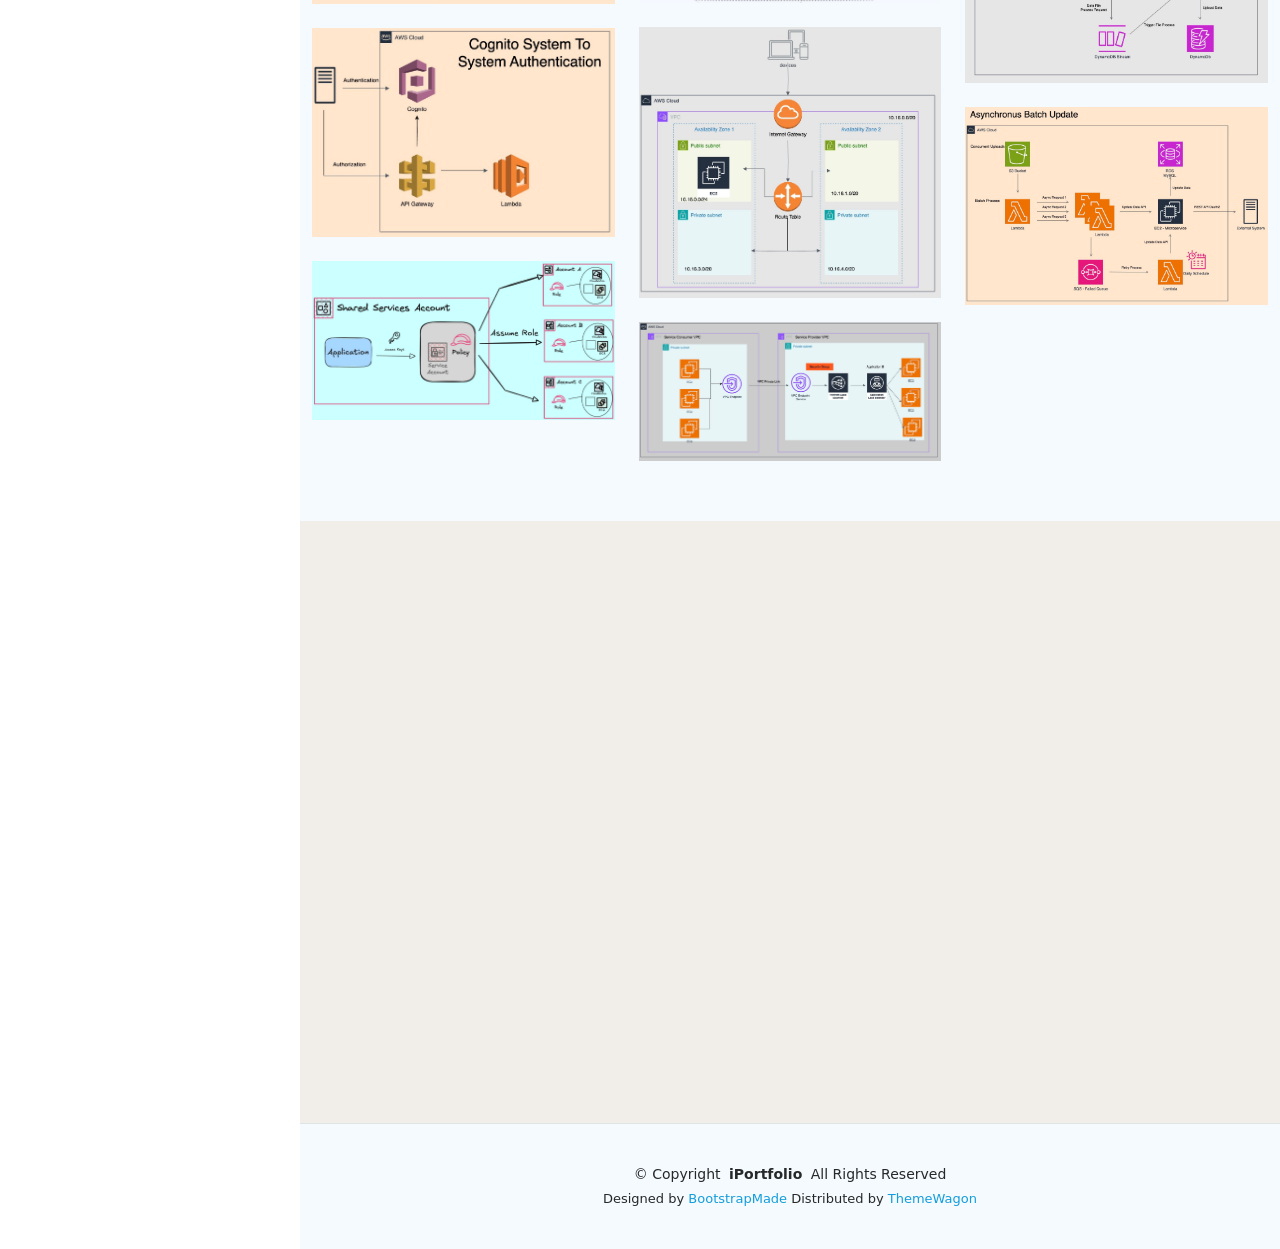
==== commit e4e886b7: "Update Summary" ====
--- a/index.html
+++ b/index.html
@@ -74,7 +74,7 @@
 
         <div class="container" data-aos="fade-up" data-aos-delay="100">
           <h2>Wilmon Monteros</h2>
-          <p>I'm <span class="typed" data-typed-items="an AWS Cloud Architect, an AWS Senior Cloud Engineer, a Technical Lead">Developer</span><span class="typed-cursor typed-cursor--blink" aria-hidden="true"></span><span class="typed-cursor typed-cursor--blink" aria-hidden="true"></span></p>
+          <p>I'm <span class="typed" data-typed-items="an AWS Cloud Architect, an AWS Senior Cloud Devops Engineer, a DevOps and Technical Lead">Developer</span><span class="typed-cursor typed-cursor--blink" aria-hidden="true"></span><span class="typed-cursor typed-cursor--blink" aria-hidden="true"></span></p>
         </div>
 
       </section><!-- /Hero Section -->
@@ -95,7 +95,7 @@
               <img src="assets/img/my-profile-img.jpg" class="img-fluid" alt="">
             </div>
             <div class="col-lg-8 content">
-              <h2>AWS Cloud Architect &amp; Senior Cloud Engineer.</h2>
+              <h2>AWS Cloud Architect &amp; Senior Cloud DevOps Engineer.</h2>
               <p class="fst-italic py-3">
                 A seasoned IT professional with 19 years of diverse experience in software development, specializing
   in cloud architecture and team leadership
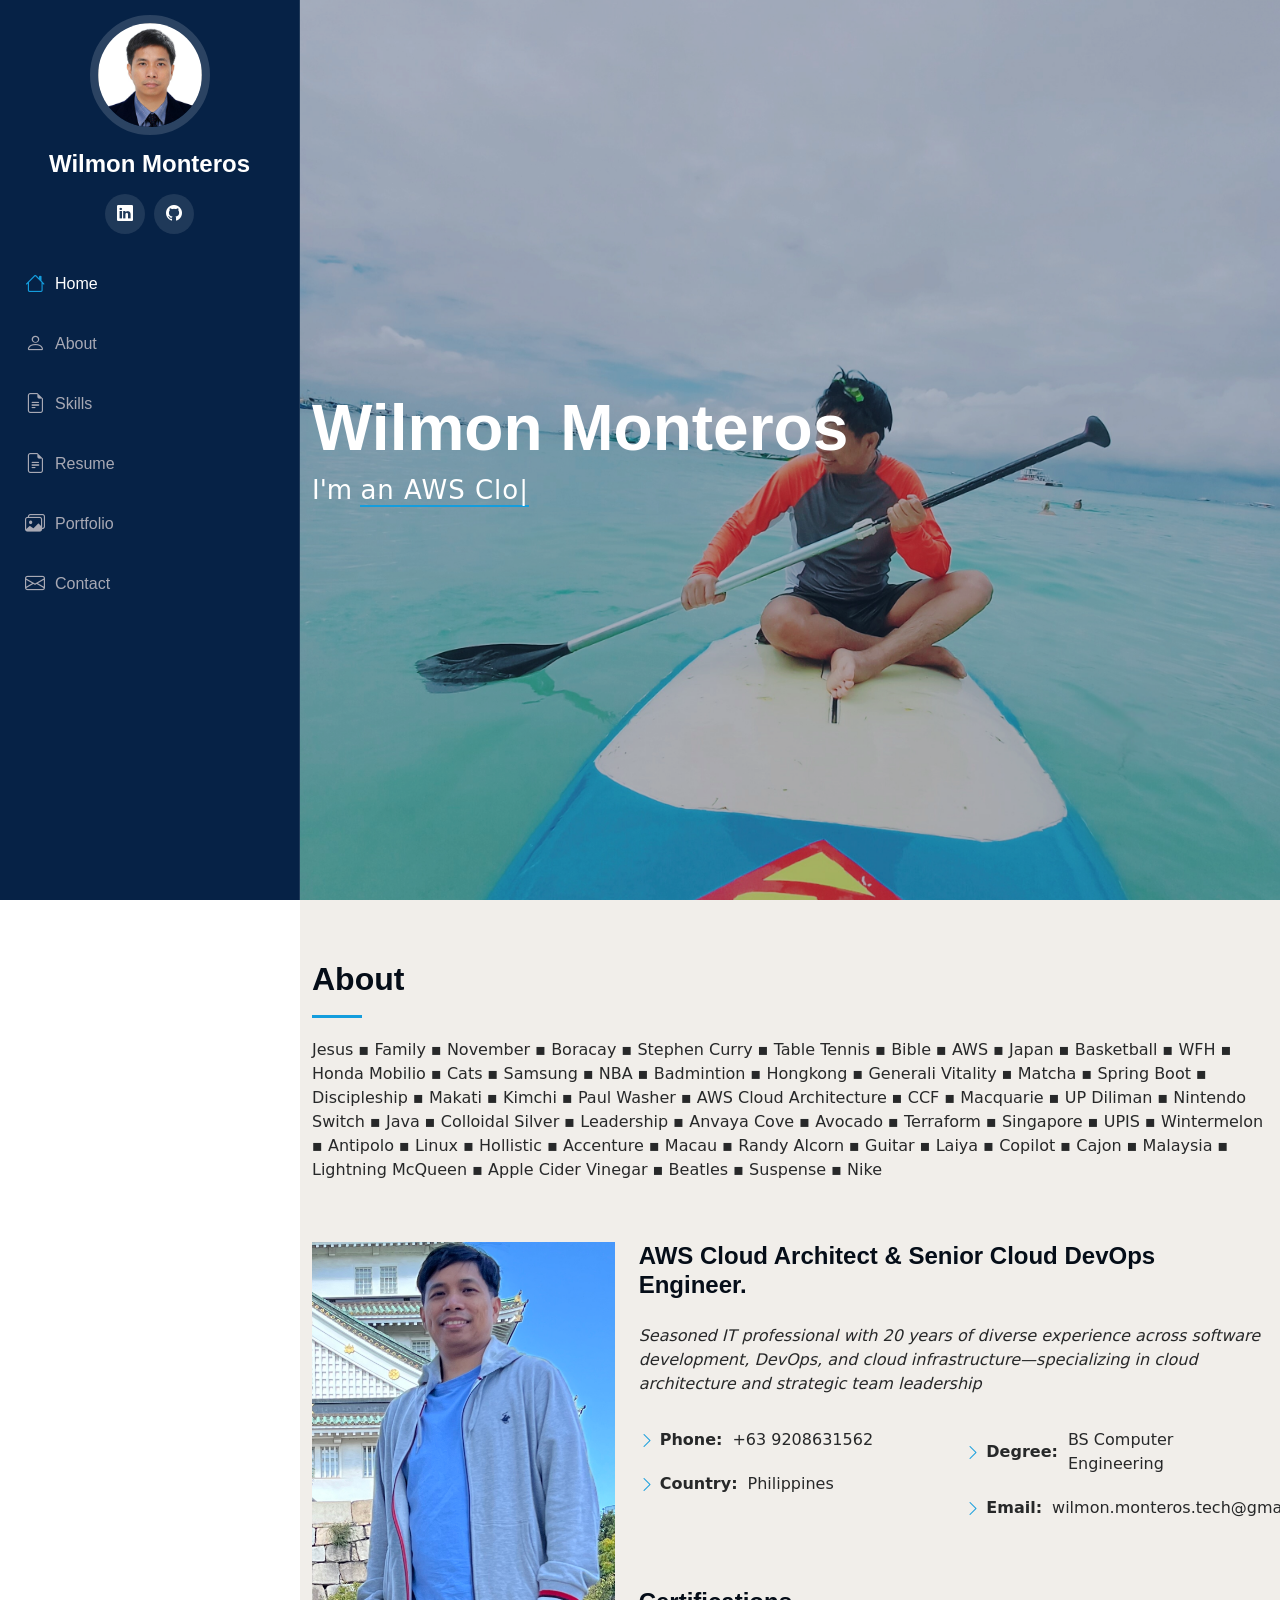
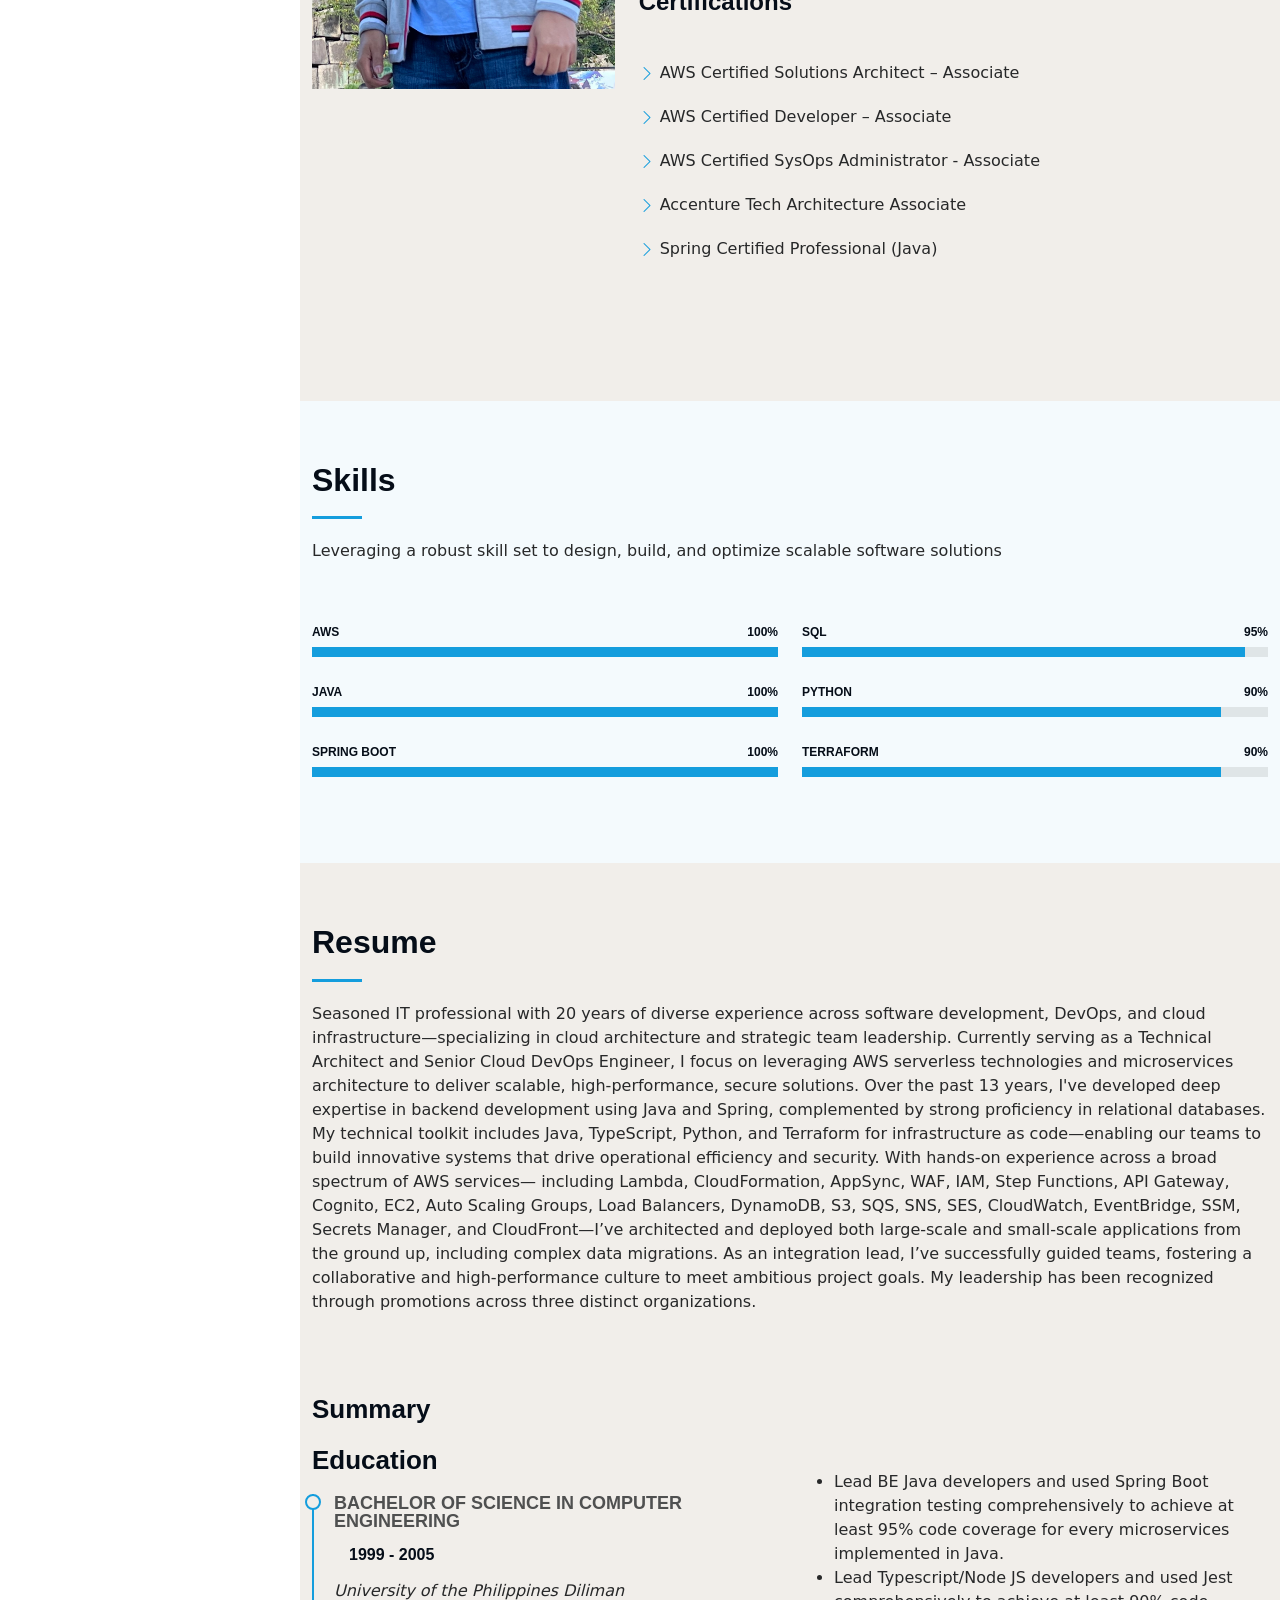
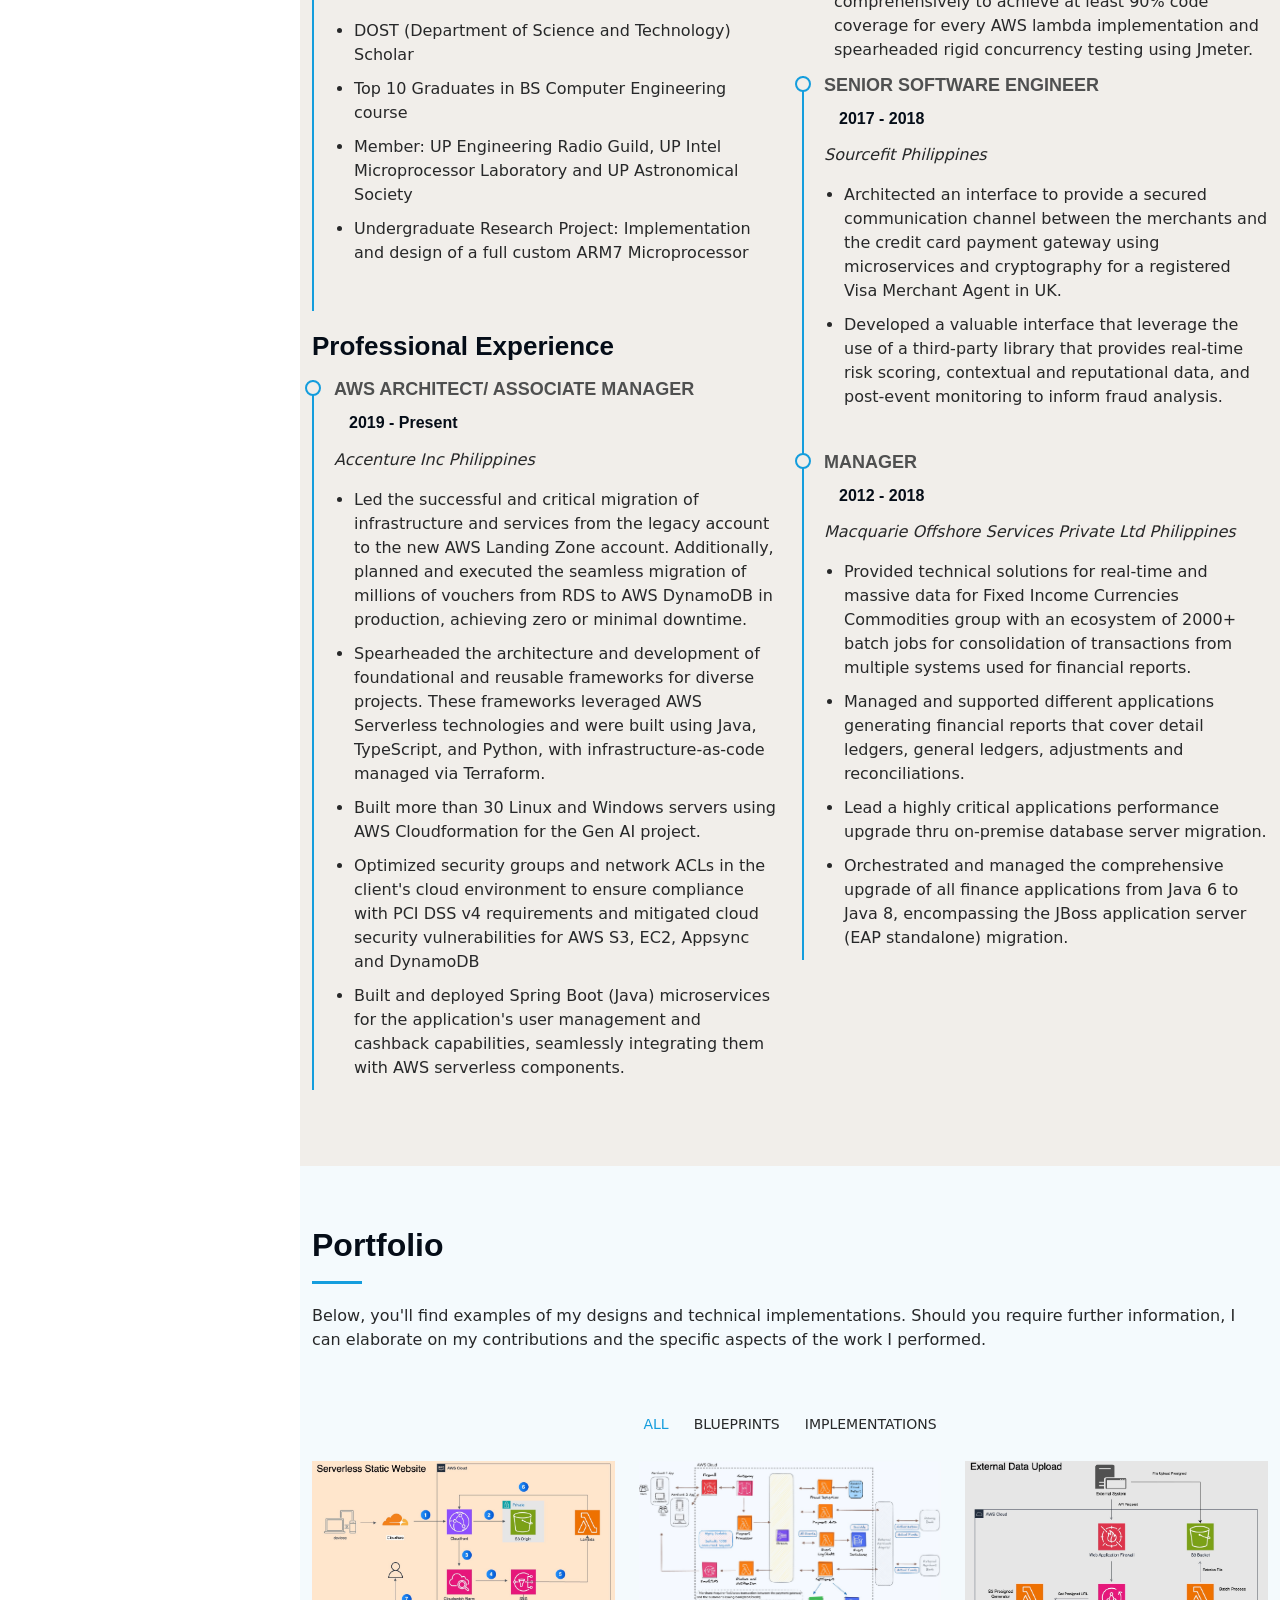
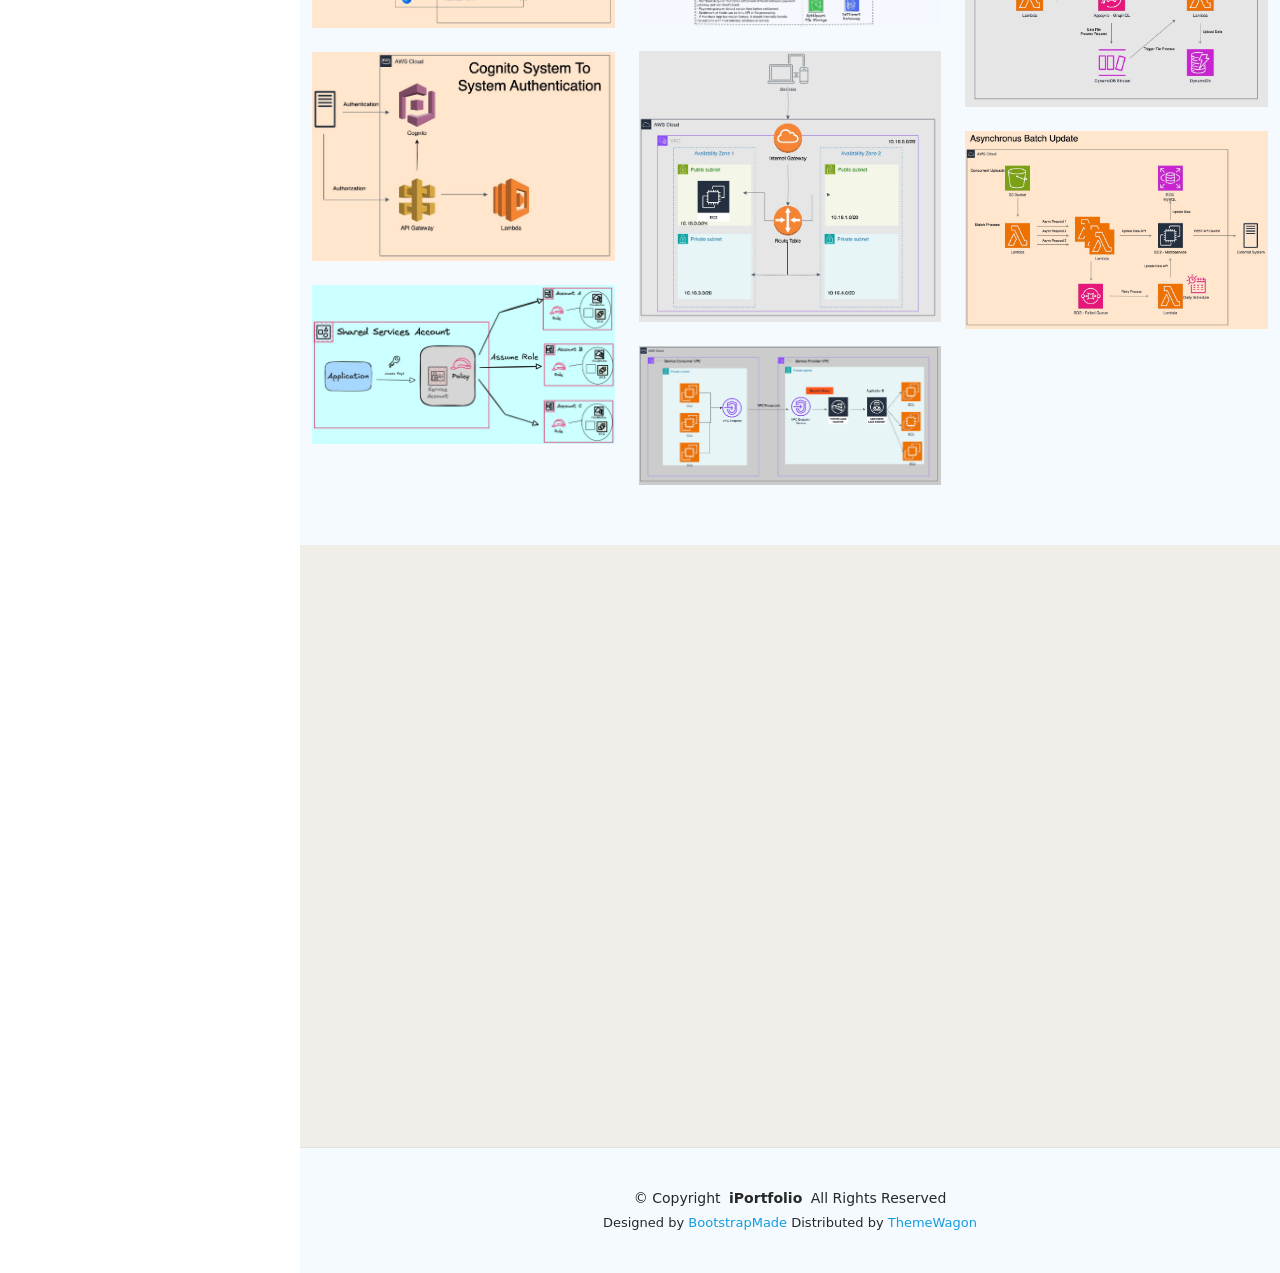
==== commit c626f4c9: "Update description" ====
--- a/index.html
+++ b/index.html
@@ -97,8 +97,8 @@
             <div class="col-lg-8 content">
               <h2>AWS Cloud Architect &amp; Senior Cloud DevOps Engineer.</h2>
               <p class="fst-italic py-3">
-                A seasoned IT professional with 19 years of diverse experience in software development, specializing
-  in cloud architecture and team leadership
+                Seasoned IT professional with 20 years of diverse experience across software development, DevOps, and cloud
+infrastructure—specializing in cloud architecture and strategic team leadership
               </p>
               <div class="row">
                 <div class="col-lg-6">
